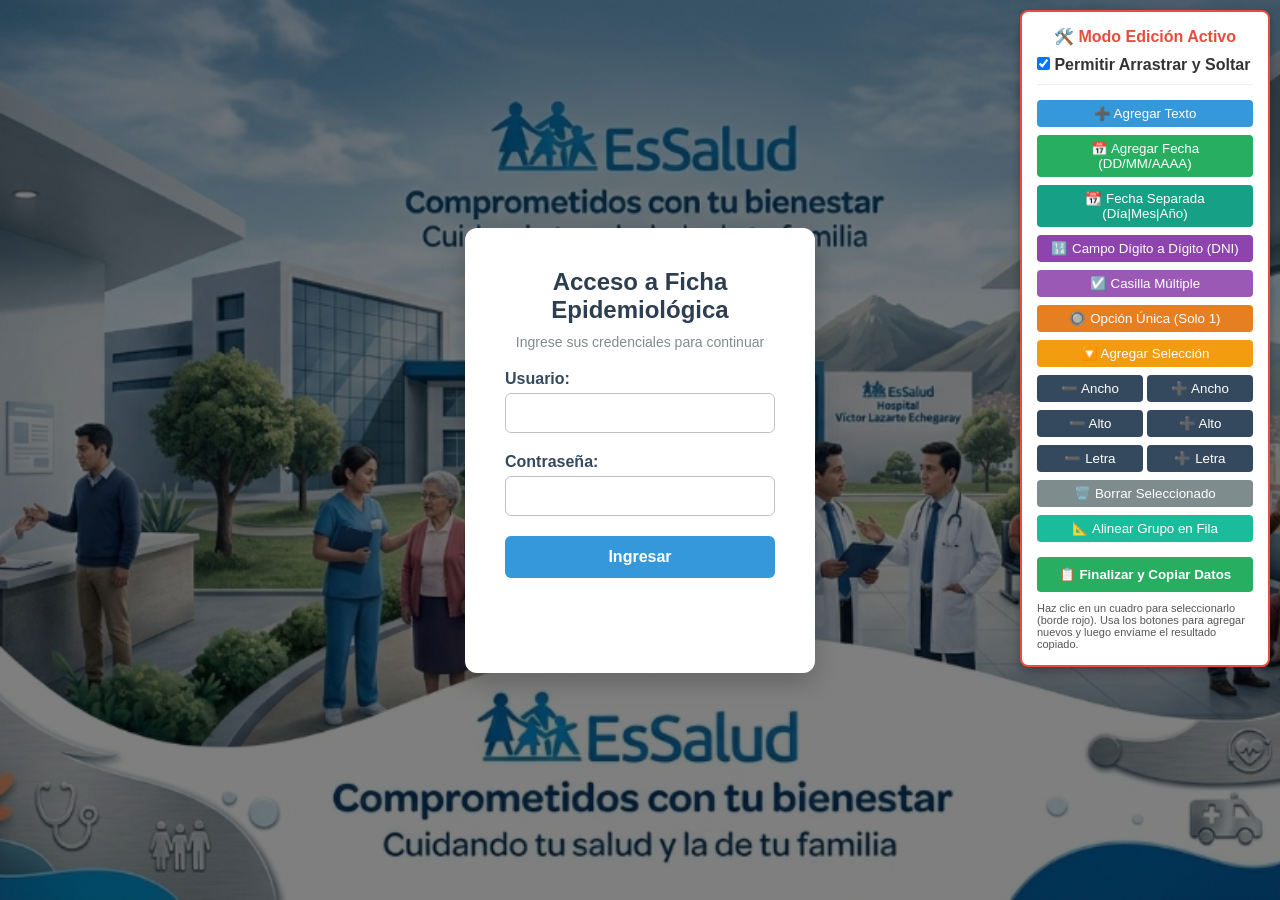
==== index.html @ ea17800d "Add new input fields for DISA, RED, and MICRORED" ====
<!DOCTYPE html>
<html lang="es">
<head>
    <meta charset="UTF-8">
    <meta name="viewport" content="width=device-width, initial-scale=1.0">
    <title>Ficha de Investigación Epidemiológica</title>
    <link rel="stylesheet" href="styles.css">

    <style>
    @media print {
        /* Ocultar todo excepto la ficha */
        #login-container, #edit-panel { display: none !important; }
        #form-container {
            padding: 0 !important;
            background: none !important;
            min-height: unset !important;
        }
        .document-wrapper {
            box-shadow: none !important;
            max-width: 100% !important;
        }
        .submit-container { display: none !important; }

        /* Mostrar valores de inputs como texto visible */
        .abs-input, .abs-fecha-seg, .abs-digito {
            background-color: transparent !important;
            border: none !important;
            outline: none !important;
            -webkit-print-color-adjust: exact;
            print-color-adjust: exact;
        }

        /* Mostrar checkboxes y radios correctamente */
        .abs-check, .abs-radio {
            -webkit-print-color-adjust: exact;
            print-color-adjust: exact;
        }

        body { margin: 0; padding: 0; }
        @page { margin: 0; size: A4 portrait; }
    }
    </style>
</head>
<body>

    <!-- Login Screen -->
    <div id="login-container">
        <div class="login-box">
            <h2>Acceso a Ficha Epidemiológica</h2>
            <p>Ingrese sus credenciales para continuar</p>
            <div class="input-group">
                <label for="username">Usuario:</label>
                <input type="text" id="username" placeholder="Ingrese el usuario">
            </div>
            <div class="input-group">
                <label for="password">Contraseña:</label>
                <input type="password" id="password" placeholder="Ingrese la contraseña">
            </div>
            <button id="btn-login" onclick="login()">Ingresar</button>
            <p id="login-error" class="error-msg"></p>
        </div>
    </div>

    <!-- Main Form Screen -->
    <div id="form-container" style="display: none;">
        <div class="document-wrapper">
            <img src="ficha_fondo.png" alt="Ficha Epidemiológica" class="document-bg" id="document-bg">
            
            <form id="epidemiology-form">

                <!-- === CAMPOS ACTUALIZADOS === -->
                <input type="text" name="madre_apellidos_nombres" class="abs-input" style="top: 8.39%; left: 29.56%; width: 33%; font-size: 12px;">
                <input type="text" name="nino_apellidos_nombres" class="abs-input" style="top: 10%; left: 26.78%; width: 35%; font-size: 12px;">
                <input type="text" name="telefono" class="abs-input" style="top: 11.68%; left: 14.56%; width: 25%; font-size: 11px;">
                <input type="text" name="nacionalidad_madre" class="abs-input" style="top: 13.21%; left: 21.11%; width: 25%; font-size: 11px;">
                <input type="text" name="nacionalidad_hijo" class="abs-input" style="top: 13.21%; left: 63.22%; width: 25%; font-size: 10px;">
                <input type="text" name="peso_nacimiento" class="abs-input" style="top: 72.62%; left: 52.9%; width: 6%; font-size: 12px;">
                <input type="text" name="edad_gestacional_est" class="abs-input" style="top: 72.95%; left: 82.23%; width: 5%; height: 17px;">
                <input type="text" name="Lugarderesidencia_Pais" class="abs-input" style="top: 27.69%; left: 33.78%; width: 10%; height: 19px; font-size: 12px;">
                <input type="text" name="ESTABLECIMIENTO_NOTIFICANTE" class="abs-input" style="top: 16.52%; left: 31.67%; width: 20%; height: 21px; font-size: 11px;">
                <input type="text" name="DEPARTAMENTO" class="abs-input" style="top: 27.84%; left: 57.33%; width: 12%; font-size: 9px;">
                <input type="text" name="PROVINCIA" class="abs-input" style="top: 27.92%; left: 77.89%; width: 12%; height: 18px; font-size: 11px;">
                <input type="text" name="DISTRITO" class="abs-input" style="top: 29.26%; left: 15.44%; width: 14%; height: 16px; font-size: 10px;">
                <input type="text" name="DIRECCION" class="abs-input" style="top: 29.34%; left: 40.21%; width: 18%; height: 17px; font-size: 12px;">
                <input type="text" name="REFERENCIA" class="abs-input" style="top: 29.26%; left: 68.45%; width: 16%; height: 18px; font-size: 11px;">
                <input type="radio" name="Institucion" value="Ministerio_de_salud" class="abs-radio" style="top: 19.04%; left: 17.22%;">
                <input type="radio" name="Institucion" value="EsSalud" class="abs-radio" style="top: 19.08%; left: 33.33%;">
                <input type="radio" name="Institucion" value="FFAA/FFPP" class="abs-radio" style="top: 19.11%; left: 41.34%;">
                <input type="radio" name="Institucion" value="Privado" class="abs-radio" style="top: 19.07%; left: 52.33%;">
                <input type="radio" name="Nivel_de_establecimiento" value="I-1" class="abs-radio" style="top: 17.94%; left: 64.33%;">
                <input type="radio" name="Nivel_de_establecimiento" value="I-2" class="abs-radio" style="top: 17.82%; left: 71.22%;">
                <input type="radio" name="Nivel_de_establecimiento" value="I-3" class="abs-radio" style="top: 18.01%; left: 76.56%;">
                <input type="radio" name="Nivel_de_establecimiento" value="I-4" class="abs-radio" style="top: 17.89%; left: 81.89%;">
                <input type="radio" name="Nivel_de_establecimiento" value="II-1" class="abs-radio" style="top: 19.02%; left: 64.33%;">
                <input type="radio" name="Nivel_de_establecimiento" value="II-2" class="abs-radio" style="top: 19.06%; left: 71.22%;">
                <input type="radio" name="Nivel_de_establecimiento" value="III-1" class="abs-radio" style="top: 18.93%; left: 76.56%;">
                <input type="radio" name="Investigacion_de" value="Sífilis_materna" class="abs-radio" style="top: 21.63%; left: 77.78%;">
                <input type="radio" name="Investigacion_de" value="Sífilis congénita" class="abs-radio" style="top: 22.77%; left: 77.78%;">
                <input type="checkbox" name="Fecha_de_inicio_de_ultimo_periodo_menstrual" class="abs-check" style="top: 31.92%; left: 49.56%;">
                <input type="radio" name="Recibio_atencion_prenatal" value="Si" class="abs-radio" style="top: 32%; left: 63.11%;">
                <input type="radio" name="Recibio_atencion_prenatal" value="No" class="abs-radio" style="top: 33.23%; left: 63.11%;">
                <input type="radio" name="Recibio_atencion_prenatal" value="Desconocido" class="abs-radio" style="top: 34.44%; left: 63.11%;">
                <input type="radio" name="Estado_vital" value="Vivo" class="abs-radio" style="top: 66.92%; left: 68.54%;">
                <input type="radio" name="Estado_vital" value="Nació_vivo_luego_muri" class="abs-radio" style="top: 68.21%; left: 68.55%;">
                <input type="radio" name="Estado_vital" value="Mortinato" class="abs-radio" style="top: 69.58%; left: 68.44%;">
                <input type="radio" name="Estado_vital" value="Aborto" class="abs-radio" style="top: 70.71%; left: 68.44%;">
                <input type="radio" name="Clasificación_final_del_niño_Mortinato_o_Aborto" value="Sífilis_congénita" class="abs-radio" style="top: 88.85%; left: 60.33%;">
                <input type="radio" name="Clasificación_final_del_niño_Mortinato_o_Aborto" value="Niño_expuesto_a_sífilis_no_infectado" class="abs-radio" style="top: 91.32%; left: 60.33%;">
                <input type="text" name="Edad_gestacional_en_el_primer_control_prenatal" class="abs-input" style="top: 36.88%; left: 66.22%; width: 6%; height: 15px;">
                <input type="radio" name="Clasificación_de_caso_de_sífilis_en_la_gestante" value="Probable" class="abs-radio" style="top: 57.25%; left: 72.45%;">
                <input type="radio" name="Clasificación_de_caso_de_sífilis_en_la_gestante" value="Confirmado" class="abs-radio" style="top: 58.46%; left: 72.55%;">
                <input type="radio" name="Clasificación_de_caso_de_sífilis_en_la_gestante" value="Descartado(Falso_positivo)" class="abs-radio" style="top: 59.83%; left: 72.45%;">
                <input type="radio" name="Clasificación_de_caso_de_sífilis_en_la_gestante" value="Descartado(Sífilis_Memoria)" class="abs-radio" style="top: 61.05%; left: 72.55%;">
                <input type="checkbox" name="Fecha_de_primer_control_prenatal" class="abs-check" style="top: 37.12%; left: 10.23%;">
                <input type="text" name="Primera_prueba_treponémica_dia" class="abs-fecha-seg" maxlength="2" data-tipo="fecha_seg" data-grupo="Primera_prueba_treponémica" placeholder="DD" style="top: 48.83%; left: 10.56%; width: 3%; height: 15px;">
                <input type="text" name="Primera_prueba_treponémica_mes" class="abs-fecha-seg" maxlength="2" data-tipo="fecha_seg" data-grupo="Primera_prueba_treponémica" placeholder="MM" style="top: 48.83%; left: 14.55%; width: 3%; height: 15px;">
                <input type="text" name="Primera_prueba_treponémica_anio" class="abs-fecha-seg" maxlength="4" data-tipo="fecha_seg" data-grupo="Primera_prueba_treponémica" placeholder="AAAA" style="top: 48.92%; left: 18.45%; width: 4.5%; height: 15px;">
                <input type="text" name="Reciente_prueba_no_treponémica_dia" class="abs-fecha-seg" maxlength="2" data-tipo="fecha_seg" data-grupo="Reciente_prueba_no_treponémica" placeholder="DD" style="top: 43.8%; left: 11%; width: 3%; height: 13px;">
                <input type="text" name="Reciente_prueba_no_treponémica_mes" class="abs-fecha-seg" maxlength="2" data-tipo="fecha_seg" data-grupo="Reciente_prueba_no_treponémica" placeholder="MM" style="top: 43.72%; left: 16.11%; width: 3%; height: 13px;">
                <input type="text" name="Reciente_prueba_no_treponémica_anio" class="abs-fecha-seg" maxlength="4" data-tipo="fecha_seg" data-grupo="Reciente_prueba_no_treponémica" placeholder="AAAA" style="top: 43.8%; left: 21.34%; width: 4.5%; height: 13px;">
                <input type="text" name="Primera_prueba_no_treponémica_dia" class="abs-fecha-seg" maxlength="2" data-tipo="fecha_seg" data-grupo="Primera_prueba_no_treponémica" placeholder="DD" style="top: 42.16%; left: 11%; width: 3%; height: 15px;">
                <input type="text" name="Primera_prueba_no_treponémica_mes" class="abs-fecha-seg" maxlength="2" data-tipo="fecha_seg" data-grupo="Primera_prueba_no_treponémica" placeholder="MM" style="top: 42.23%; left: 16.44%; width: 3%; height: 15px;">
                <input type="text" name="Primera_prueba_no_treponémica_anio" class="abs-fecha-seg" maxlength="4" data-tipo="fecha_seg" data-grupo="Primera_prueba_no_treponémica" placeholder="AAAA" style="top: 42.15%; left: 21.56%; width: 4.5%; height: 15px;">
                <input type="text" name="Reciente_prueba_treponémica_dia" class="abs-fecha-seg" maxlength="2" data-tipo="fecha_seg" data-grupo="Reciente_prueba_treponémica" placeholder="DD" style="top: 51.48%; left: 10.45%; width: 3%; height: 15px;">
                <input type="text" name="Reciente_prueba_treponémica_mes" class="abs-fecha-seg" maxlength="2" data-tipo="fecha_seg" data-grupo="Reciente_prueba_treponémica" placeholder="MM" style="top: 51.45%; left: 14.56%; width: 3%; height: 15px;">
                <input type="text" name="Reciente_prueba_treponémica_anio" class="abs-fecha-seg" maxlength="4" data-tipo="fecha_seg" data-grupo="Reciente_prueba_treponémica" placeholder="AAAA" style="top: 51.72%; left: 18.11%; width: 4.5%; height: 15px;">
                <input type="radio" name="Resultados_primera_prueba_treponémica" value="Reactivo" class="abs-radio" style="top: 42.21%; left: 34.78%;">
                <input type="radio" name="Resultados_primera_prueba_treponémica" value="No_reactivo" class="abs-radio" style="top: 42.27%; left: 45.44%;">
                <input type="radio" name="Resultados_primera_prueba_treponémica" value="Desconocido" class="abs-radio" style="top: 42.3%; left: 57.67%;">
                <input type="radio" name="Resultados_reciente_prueba_no_treponémica" value="Reactivo" class="abs-radio" style="top: 43.65%; left: 34.67%;">
                <input type="radio" name="Resultados_reciente_prueba_no_treponémica" value="No_reactivo" class="abs-radio" style="top: 43.68%; left: 45.45%;">
                <input type="radio" name="Resultados_reciente_prueba_no_treponémica" value="Desconocido" class="abs-radio" style="top: 43.72%; left: 57.67%;">
                <input type="text" name="Título_primera_prueba_no_treponémica" class="abs-input" style="top: 42.23%; left: 62.22%; width: 4%; height: 14px;">
                <input type="text" name="Título_reciente_prueba_no_treponémica" class="abs-input" style="top: 43.73%; left: 62.23%; width: 4%; height: 14px;">
                <input type="radio" name="Momento_primera_prueba_no_treponémica" value="Gestación" class="abs-radio" style="top: 42.15%; left: 75.22%;">
                <input type="radio" name="Momento_primera_prueba_no_treponémica" value="Parto" class="abs-radio" style="top: 42.19%; left: 81.89%;">
                <input type="radio" name="Momento_primera_prueba_no_treponémica" value="Puerperio" class="abs-radio" style="top: 42.22%; left: 91.44%;">
                <input type="radio" name="Reciente_prueba_no_treponémica" value="Gestación" class="abs-radio" style="top: 43.65%; left: 75.11%;">
                <input type="radio" name="Reciente_prueba_no_treponémica" value="Parto" class="abs-radio" style="top: 43.68%; left: 81.89%;">
                <input type="radio" name="Reciente_prueba_no_treponémica" value="Puerperio" class="abs-radio" style="top: 43.64%; left: 91.34%;">
                <input type="radio" name="Tipo_de_primera_prueba_treponémica" value="Prueba_rápida/P.Dual" class="abs-radio" style="top: 48.91%; left: 23.89%;">
                <input type="radio" name="Tipo_de_primera_prueba_treponémica" value="Otra" class="abs-radio" style="top: 50.21%; left: 23.89%;">
                <input type="radio" name="Tipo_de_primera_prueba_treponémica" value="Prueba_rápida/P.Dual" class="abs-radio" style="top: 51.43%; left: 23.78%;">
                <input type="radio" name="Tipo_de_primera_prueba_treponémica" value="Otra" class="abs-radio" style="top: 52.8%; left: 23.78%;">
                <input type="text" name="Otro_tipo_de_primera_prueba_treponémica" class="abs-input" style="top: 50.25%; left: 28.78%; width: 8%; height: 14px;">
                <input type="text" name="Otro_tipo_de_prueba_treponómica_reciente" class="abs-input" style="top: 52.37%; left: 29.78%; width: 10%; height: 14px;">
                <input type="radio" name="Resultados_primera_prueba_treponémica" value="Reactivo" class="abs-radio" style="top: 48.99%; left: 46.89%;">
                <input type="radio" name="Resultados_primera_prueba_treponémica" value="No_reactivo" class="abs-radio" style="top: 48.87%; left: 57.56%;">
                <input type="radio" name="Resultados_primera_prueba_treponémica" value="Desconocido" class="abs-radio" style="top: 48.9%; left: 64.33%;">
                <input type="radio" name="Resultados_prueba_treponémica_reciente" value="Reactivo" class="abs-radio" style="top: 51.51%; left: 46.78%;">
                <input type="radio" name="Resultados_prueba_treponémica_reciente" value="No_reactivo" class="abs-radio" style="top: 51.46%; left: 57.67%;">
                <input type="radio" name="Resultados_prueba_treponémica_reciente" value="Desconocido" class="abs-radio" style="top: 51.42%; left: 64.33%;">
                <input type="radio" name="Momento_primera_prueba_treponémica" value="Gestación" class="abs-radio" style="top: 48.99%; left: 75.11%;">
                <input type="radio" name="Momento_primera_prueba_treponémica" value="Parto" class="abs-radio" style="top: 48.95%; left: 81.89%;">
                <input type="radio" name="Momento_primera_prueba_treponémica" value="Puerperio" class="abs-radio" style="top: 48.98%; left: 91.44%;">
                <input type="radio" name="Momento_prueba_treponémica_reciente" value="Gestación" class="abs-radio" style="top: 51.51%; left: 75.11%;">
                <input type="radio" name="Momento_prueba_treponémica_reciente" value="Parto" class="abs-radio" style="top: 51.46%; left: 81.89%;">
                <input type="radio" name="Momento_prueba_treponémica_reciente" value="Puerperio" class="abs-radio" style="top: 51.5%; left: 91.33%;">
                <input type="radio" name="Durante_el_embarazo_la_madre_fue_adecuadamente_tratada?" value="Si" class="abs-radio" style="top: 54.81%; left: 9.11%;">
                <input type="radio" name="Durante_el_embarazo_la_madre_fue_adecuadamente_tratada?" value="No" class="abs-radio" style="top: 56.18%; left: 9.11%;">
                <input type="radio" name="Durante_el_embarazo_la_madre_fue_adecuadamente_tratada?" value="Desconocido" class="abs-radio" style="top: 62.11%; left: 9.11%;">
                <input type="checkbox" name="Tratamiento_sin_penicilina" class="abs-check" style="top: 57.23%; left: 14.32%;">
                <input type="checkbox" name="Tratamiento_durante_los_30_días_previos_al_parto" class="abs-check" style="top: 58.5%; left: 14.33%;">
                <input type="checkbox" name="No_inició_tratamiento_durante_la_gestión" class="abs-check" style="top: 59.76%; left: 14.33%;">
                <input type="checkbox" name="Tratamiento_incompleto(1o2dosis)" class="abs-check" style="top: 60.92%; left: 14.33%;">
                <input type="text" name="Fecha_de_culminación_3ra_dosis" class="abs-input abs-fecha" maxlength="10" data-tipo="fecha" style="top: 54.57%; left: 36.33%; width: 12%; height: 16px; font-size: 20px;">
                <input type="radio" name="Contactos_sexuales_tratados" value="Si" class="abs-radio" style="top: 58.58%; left: 52.22%;">
                <input type="radio" name="Contactos_sexuales_tratados" value="No" class="abs-radio" style="top: 59.72%; left: 52.22%;">
                <input type="radio" name="Contactos_sexuales_tratados" value="Desconocido" class="abs-radio" style="top: 61.07%; left: 52.22%;">
                <input type="text" name="Si_contactos-sexuales_tratados" class="abs-input" style="top: 58.41%; left: 59.33%; width: 4%; height: 12px;">
                <input type="text" name="No_contactos_sexuales_tratados" class="abs-input" style="top: 59.53%; left: 59.33%; width: 4%; height: 14px;">
                <input type="text" name="Desconocidos_contactos_sexuales_tratados" class="abs-input" style="top: 60.94%; left: 63.56%; width: 4%; height: 12px;">
                <input type="radio" name="Lugar_del_parto/Culminación_del_embarazo" value="Establecimiento_de_salud" class="abs-radio" style="top: 66.84%; left: 35.89%;">
                <input type="radio" name="Lugar_del_parto/Culminación_del_embarazo" value="Domicilio" class="abs-radio" style="top: 70.79%; left: 36%;">
                <input type="checkbox" name="Peso_al_nacimiento_desconocido" class="abs-check" style="top: 75.09%; left: 38.77%;">
                <input type="checkbox" name="Edad_gestacional_estimada_desconocido" class="abs-check" style="top: 74.31%; left: 69.89%;">
                <input type="checkbox" name="Fecha_de_parto/culminación_del_embarazo" class="abs-check" style="top: 69.51%; left: 8.78%;">
                <input type="checkbox" name="Fecha_de_fallecimiento_desconocido" class="abs-check" style="top: 75.31%; left: 12.78%;">
                <input type="radio" name="¿Fue_el_niño_tratado?" value="Si_con_penicilina_G_sódica_o_penicilina_G_procaínica_por_=>10días" class="abs-radio" style="top: 88.93%; left: 9.11%;">
                <input type="radio" name="¿Fue_el_niño_tratado?" value="Si_con_penicilina_benzatínicax1dosis" class="abs-radio" style="top: 90.14%; left: 9.11%;">
                <input type="radio" name="¿Fue_el_niño_tratado?" value="si_con_otro_tratamiento" class="abs-radio" style="top: 91.37%; left: 9.11%;">
                <input type="radio" name="Si_con_otro_tratamiento" value="No_recibió_tratamiento" class="abs-radio" style="top: 92.53%; left: 15.67%;">
                <input type="radio" name="Si_con_otro_tratamiento" value="Desconocido" class="abs-radio" style="top: 92.5%; left: 36%;">
                <input type="checkbox" name="19Madre_con_sifilis" class="abs-check" style="top: 79.4%; left: 8.89%;">
                <input type="checkbox" name="19resultado_de_títulos" class="abs-check" style="top: 80.5%; left: 8.89%;">
                <input type="checkbox" name="19Niño_con_manifestaciones" class="abs-check" style="top: 82.86%; left: 8.89%;">
                <input type="checkbox" name="19Demostración_de_treponema" class="abs-check" style="top: 84.28%; left: 9%;">
                <input type="checkbox" name="19niño_mayor_de_2_años" class="abs-check" style="top: 85.53%; left: 9.11%;">
                <input type="text" name="19Fecha_de_los_test_dia" class="abs-fecha-seg" maxlength="2" data-tipo="fecha_seg" data-grupo="19Fecha_de_los_test" placeholder="DD" style="top: 81.6%; left: 23.89%; width: 3%; height: 12px;">
                <input type="text" name="19Fecha_de_los_test_mes" class="abs-fecha-seg" maxlength="2" data-tipo="fecha_seg" data-grupo="19Fecha_de_los_test" placeholder="MM" style="top: 81.54%; left: 28.22%; width: 3%; height: 12px;">
                <input type="text" name="19Fecha_de_los_test_anio" class="abs-fecha-seg" maxlength="4" data-tipo="fecha_seg" data-grupo="19Fecha_de_los_test" placeholder="AAAA" style="top: 81.52%; left: 33.11%; width: 4.5%; height: 14px;">
                <input type="checkbox" name="Fecha_de_los_test_desconocido" class="abs-check" style="top: 81.68%; left: 41.45%;">
                <input type="text" name="Titulo_Madre" class="abs-input" style="top: 81.36%; left: 65.99%; width: 6%; height: 16px; font-size: 12px;">
                <input type="text" name="Titulo_Niño" class="abs-input" style="top: 81.38%; left: 85.12%; width: 6%; height: 16px;">
                <input type="radio" name="Lugar_de_parto_nivel_Estab" value="I-1" class="abs-radio" style="top: 69.43%; left: 46.78%;">
                <input type="radio" name="Lugar_de_parto_nivel_Estab" value="I-2" class="abs-radio" style="top: 69.62%; left: 52.22%;">
                <input type="radio" name="Lugar_de_parto_nivel_Estab" value="I-3" class="abs-radio" style="top: 69.5%; left: 57.55%;">
                <input type="radio" name="Lugar_de_parto_nivel_Estab" value="I-4" class="abs-radio" style="top: 69.6%; left: 63%;">
                <input type="text" name="DNI_madre_1" class="abs-digito" maxlength="1" data-tipo="digito" data-grupo="DNI_madre" data-idx="0" style="top: 10.08%; left: 66%; width: 2.5%; height: 22px;">
                <input type="text" name="DNI_madre_2" class="abs-digito" maxlength="1" data-tipo="digito" data-grupo="DNI_madre" data-idx="1" style="top: 10.08%; left: 68.6%; width: 2.5%; height: 22px;">
                <input type="text" name="DNI_madre_3" class="abs-digito" maxlength="1" data-tipo="digito" data-grupo="DNI_madre" data-idx="2" style="top: 10.08%; left: 71.31%; width: 2.5%; height: 22px;">
                <input type="text" name="DNI_madre_4" class="abs-digito" maxlength="1" data-tipo="digito" data-grupo="DNI_madre" data-idx="3" style="top: 10.08%; left: 74.13%; width: 2.5%; height: 22px;">
                <input type="text" name="DNI_madre_5" class="abs-digito" maxlength="1" data-tipo="digito" data-grupo="DNI_madre" data-idx="4" style="top: 10.08%; left: 76.96%; width: 2.5%; height: 22px;">
                <input type="text" name="DNI_madre_6" class="abs-digito" maxlength="1" data-tipo="digito" data-grupo="DNI_madre" data-idx="5" style="top: 10.08%; left: 79.56%; width: 2.5%; height: 22px;">
                <input type="text" name="DNI_madre_7" class="abs-digito" maxlength="1" data-tipo="digito" data-grupo="DNI_madre" data-idx="6" style="top: 10.08%; left: 82.16%; width: 2.5%; height: 22px;">
                <input type="text" name="DNI_madre_8" class="abs-digito" maxlength="1" data-tipo="digito" data-grupo="DNI_madre" data-idx="7" style="top: 10.08%; left: 84.75%; width: 2.5%; height: 22px;">
                <input type="text" name="DNI_madre_9" class="abs-digito" maxlength="1" data-tipo="digito" data-grupo="DNI_madre" data-idx="8" style="top: 10%; left: 87.58%; width: 2.5%; height: 22px;">
                <input type="text" name="DNI_madre_10" class="abs-digito" maxlength="1" data-tipo="digito" data-grupo="DNI_madre" data-idx="9" style="top: 10%; left: 90.18%; width: 2.5%; height: 22px;">
                <input type="text" name="Fecha_notificacion_e_investigacion_1" class="abs-digito" maxlength="1" data-tipo="digito" data-grupo="Fecha_notificacion_e_investigacion" data-idx="0" style="top: 21.79%; left: 24.33%; width: 2%; height: 12px;">
                <input type="text" name="Fecha_notificacion_e_investigacion_2" class="abs-digito" maxlength="1" data-tipo="digito" data-grupo="Fecha_notificacion_e_investigacion" data-idx="1" style="top: 21.79%; left: 27.1%; width: 2%; height: 12px;">
                <input type="text" name="Fecha_notificacion_e_investigacion_3" class="abs-digito" maxlength="1" data-tipo="digito" data-grupo="Fecha_notificacion_e_investigacion" data-idx="2" style="top: 21.87%; left: 30.97%; width: 2%; height: 10px;">
                <input type="text" name="Fecha_notificacion_e_investigacion_4" class="abs-digito" maxlength="1" data-tipo="digito" data-grupo="Fecha_notificacion_e_investigacion" data-idx="3" style="top: 21.79%; left: 33.86%; width: 2%; height: 12px;">
                <input type="text" name="Fecha_notificacion_e_investigacion_5" class="abs-digito" maxlength="1" data-tipo="digito" data-grupo="Fecha_notificacion_e_investigacion" data-idx="4" style="top: 21.87%; left: 38.96%; width: 2%; height: 10px;">
                <input type="text" name="Fecha_notificacion_e_investigacion_6" class="abs-digito" maxlength="1" data-tipo="digito" data-grupo="Fecha_notificacion_e_investigacion" data-idx="5" style="top: 21.87%; left: 41.94%; width: 2%; height: 10px;">
                <input type="text" name="Fecha_notificacion_e_investigacion_7" class="abs-digito" maxlength="1" data-tipo="digito" data-grupo="Fecha_notificacion_e_investigacion" data-idx="6" style="top: 21.87%; left: 44.6%; width: 2%; height: 10px;">
                <input type="text" name="Fecha_notificacion_e_investigacion_8" class="abs-digito" maxlength="1" data-tipo="digito" data-grupo="Fecha_notificacion_e_investigacion" data-idx="7" style="top: 21.87%; left: 47.26%; width: 2%; height: 10px;">
                <input type="text" name="Semana_Epidemiológica_1" class="abs-digito" maxlength="1" data-tipo="digito" data-grupo="Semana_Epidemiológica" data-idx="0" style="top: 21.95%; left: 59.44%; width: 2.5%; height: 22px;">
                <input type="text" name="Semana_Epidemiológica_2" class="abs-digito" maxlength="1" data-tipo="digito" data-grupo="Semana_Epidemiológica" data-idx="1" style="top: 22.03%; left: 61.82%; width: 2.5%; height: 22px;">
                <input type="text" name="Fecha_nacimiento_1" class="abs-digito" maxlength="1" data-tipo="digito" data-grupo="Fecha_nacimiento" data-idx="0" style="top: 25.8%; left: 48.67%; width: 2%; height: 12px;">
                <input type="text" name="Fecha_nacimiento_2" class="abs-digito" maxlength="1" data-tipo="digito" data-grupo="Fecha_nacimiento" data-idx="1" style="top: 25.88%; left: 50.99%; width: 2%; height: 10px;">
                <input type="text" name="Fecha_nacimiento_3" class="abs-digito" maxlength="1" data-tipo="digito" data-grupo="Fecha_nacimiento" data-idx="2" style="top: 25.8%; left: 55.31%; width: 2%; height: 10px;">
                <input type="text" name="Fecha_nacimiento_4" class="abs-digito" maxlength="1" data-tipo="digito" data-grupo="Fecha_nacimiento" data-idx="3" style="top: 25.8%; left: 58.08%; width: 2%; height: 12px;">
                <input type="text" name="Fecha_nacimiento_5" class="abs-digito" maxlength="1" data-tipo="digito" data-grupo="Fecha_nacimiento" data-idx="4" style="top: 25.8%; left: 62.18%; width: 2%; height: 10px;">
                <input type="text" name="Fecha_nacimiento_6" class="abs-digito" maxlength="1" data-tipo="digito" data-grupo="Fecha_nacimiento" data-idx="5" style="top: 25.8%; left: 64.94%; width: 2%; height: 10px;">
                <input type="text" name="Fecha_nacimiento_7" class="abs-digito" maxlength="1" data-tipo="digito" data-grupo="Fecha_nacimiento" data-idx="6" style="top: 25.72%; left: 67.6%; width: 2%; height: 12px;">
                <input type="text" name="Fecha_nacimiento_8" class="abs-digito" maxlength="1" data-tipo="digito" data-grupo="Fecha_nacimiento" data-idx="7" style="top: 25.72%; left: 70.26%; width: 2%; height: 12px;">
                <input type="text" name="Fecha_inicio_de_ultimo_periodo_menstrual_1" class="abs-digito" maxlength="1" data-tipo="digito" data-grupo="Fecha_inicio_de_ultimo_periodo_menstrual" data-idx="0" style="top: 32.01%; left: 24%; width: 2.5%; height: 12px;">
                <input type="text" name="Fecha_inicio_de_ultimo_periodo_menstrual_2" class="abs-digito" maxlength="1" data-tipo="digito" data-grupo="Fecha_inicio_de_ultimo_periodo_menstrual" data-idx="1" style="top: 32.01%; left: 26.93%; width: 2.5%; height: 12px;">
                <input type="text" name="Fecha_inicio_de_ultimo_periodo_menstrual_3" class="abs-digito" maxlength="1" data-tipo="digito" data-grupo="Fecha_inicio_de_ultimo_periodo_menstrual" data-idx="2" style="top: 32.17%; left: 30.76%; width: 2.5%; height: 10px;">
                <input type="text" name="Fecha_inicio_de_ultimo_periodo_menstrual_4" class="abs-digito" maxlength="1" data-tipo="digito" data-grupo="Fecha_inicio_de_ultimo_periodo_menstrual" data-idx="3" style="top: 32.01%; left: 33.58%; width: 2.5%; height: 12px;">
                <input type="text" name="Fecha_inicio_de_ultimo_periodo_menstrual_5" class="abs-digito" maxlength="1" data-tipo="digito" data-grupo="Fecha_inicio_de_ultimo_periodo_menstrual" data-idx="4" style="top: 32.17%; left: 37.73%; width: 2.5%; height: 10px;">
                <input type="text" name="Fecha_inicio_de_ultimo_periodo_menstrual_6" class="abs-digito" maxlength="1" data-tipo="digito" data-grupo="Fecha_inicio_de_ultimo_periodo_menstrual" data-idx="5" style="top: 32.09%; left: 40.44%; width: 2.5%; height: 12px;">
                <input type="text" name="Fecha_inicio_de_ultimo_periodo_menstrual_7" class="abs-digito" maxlength="1" data-tipo="digito" data-grupo="Fecha_inicio_de_ultimo_periodo_menstrual" data-idx="6" style="top: 32.17%; left: 43.04%; width: 2.5%; height: 10px;">
                <input type="text" name="Fecha_inicio_de_ultimo_periodo_menstrual_8" class="abs-digito" maxlength="1" data-tipo="digito" data-grupo="Fecha_inicio_de_ultimo_periodo_menstrual" data-idx="7" style="top: 32.01%; left: 45.64%; width: 2.5%; height: 12px;">
                <input type="text" name="Edad_1" class="abs-digito" maxlength="1" data-tipo="digito" data-grupo="Edad" data-idx="0" style="top: 25.8%; left: 84.44%; width: 1.5%; height: 14px;">
                <input type="text" name="Edad_2" class="abs-digito" maxlength="1" data-tipo="digito" data-grupo="Edad" data-idx="1" style="top: 25.8%; left: 86.15%; width: 1.5%; height: 12px;">
                <input type="text" name="Fecha_primer_control_prenatal_1" class="abs-digito" maxlength="1" data-tipo="digito" data-grupo="Fecha_primer_control_prenatal" data-idx="0" style="top: 36.18%; left: 35.22%; width: 2%; height: 10px;">
                <input type="text" name="Fecha_primer_control_prenatal_2" class="abs-digito" maxlength="1" data-tipo="digito" data-grupo="Fecha_primer_control_prenatal" data-idx="1" style="top: 36.1%; left: 37.88%; width: 2%; height: 12px;">
                <input type="text" name="Fecha_primer_control_prenatal_3" class="abs-digito" maxlength="1" data-tipo="digito" data-grupo="Fecha_primer_control_prenatal" data-idx="2" style="top: 36.1%; left: 41.98%; width: 2%; height: 12px;">
                <input type="text" name="Fecha_primer_control_prenatal_4" class="abs-digito" maxlength="1" data-tipo="digito" data-grupo="Fecha_primer_control_prenatal" data-idx="3" style="top: 36.1%; left: 44.63%; width: 2%; height: 12px;">
                <input type="text" name="Fecha_primer_control_prenatal_5" class="abs-digito" maxlength="1" data-tipo="digito" data-grupo="Fecha_primer_control_prenatal" data-idx="4" style="top: 36.1%; left: 48.84%; width: 2%; height: 14px;">
                <input type="text" name="Fecha_primer_control_prenatal_6" class="abs-digito" maxlength="1" data-tipo="digito" data-grupo="Fecha_primer_control_prenatal" data-idx="5" style="top: 36.1%; left: 51.28%; width: 2%; height: 12px;">
                <input type="text" name="Fecha_primer_control_prenatal_7" class="abs-digito" maxlength="1" data-tipo="digito" data-grupo="Fecha_primer_control_prenatal" data-idx="6" style="top: 36.1%; left: 54.05%; width: 2%; height: 12px;">
                <input type="text" name="Fecha_primer_control_prenatal_8" class="abs-digito" maxlength="1" data-tipo="digito" data-grupo="Fecha_primer_control_prenatal" data-idx="7" style="top: 36.1%; left: 56.7%; width: 2%; height: 12px;">
                <input type="text" name="13.Fecha_Parto_culminacion_1" class="abs-digito" maxlength="1" data-tipo="digito" data-grupo="13.Fecha_Parto_culminacion" data-idx="0" style="top: 67.07%; left: 9.67%; width: 2%; height: 12px;">
                <input type="text" name="13.Fecha_Parto_culminacion_2" class="abs-digito" maxlength="1" data-tipo="digito" data-grupo="13.Fecha_Parto_culminacion" data-idx="1" style="top: 67.07%; left: 12.21%; width: 2%; height: 12px;">
                <input type="text" name="13.Fecha_Parto_culminacion_3" class="abs-digito" maxlength="1" data-tipo="digito" data-grupo="13.Fecha_Parto_culminacion" data-idx="2" style="top: 67.06%; left: 16.2%; width: 2%; height: 12px;">
                <input type="text" name="13.Fecha_Parto_culminacion_4" class="abs-digito" maxlength="1" data-tipo="digito" data-grupo="13.Fecha_Parto_culminacion" data-idx="3" style="top: 66.92%; left: 19.08%; width: 2%; height: 12px;">
                <input type="text" name="13.Fecha_Parto_culminacion_5" class="abs-digito" maxlength="1" data-tipo="digito" data-grupo="13.Fecha_Parto_culminacion" data-idx="4" style="top: 66.92%; left: 23.18%; width: 2%; height: 12px;">
                <input type="text" name="13.Fecha_Parto_culminacion_6" class="abs-digito" maxlength="1" data-tipo="digito" data-grupo="13.Fecha_Parto_culminacion" data-idx="5" style="top: 66.99%; left: 25.61%; width: 2%; height: 12px;">
                <input type="text" name="13.Fecha_Parto_culminacion_7" class="abs-digito" maxlength="1" data-tipo="digito" data-grupo="13.Fecha_Parto_culminacion" data-idx="6" style="top: 66.99%; left: 28.38%; width: 2%; height: 10px;">
                <input type="text" name="13.Fecha_Parto_culminacion_8" class="abs-digito" maxlength="1" data-tipo="digito" data-grupo="13.Fecha_Parto_culminacion" data-idx="7" style="top: 67.07%; left: 31.03%; width: 2%; height: 12px;">
                <input type="text" name="Fecha_de_fallecimiento_1" class="abs-digito" maxlength="1" data-tipo="digito" data-grupo="Fecha_de_fallecimiento" data-idx="0" style="top: 73.52%; left: 9.44%; width: 2%; height: 12px;">
                <input type="text" name="Fecha_de_fallecimiento_2" class="abs-digito" maxlength="1" data-tipo="digito" data-grupo="Fecha_de_fallecimiento" data-idx="1" style="top: 73.52%; left: 12.1%; width: 2%; height: 12px;">
                <input type="text" name="Fecha_de_fallecimiento_3" class="abs-digito" maxlength="1" data-tipo="digito" data-grupo="Fecha_de_fallecimiento" data-idx="2" style="top: 73.44%; left: 16.2%; width: 2%; height: 12px;">
                <input type="text" name="Fecha_de_fallecimiento_4" class="abs-digito" maxlength="1" data-tipo="digito" data-grupo="Fecha_de_fallecimiento" data-idx="3" style="top: 73.6%; left: 18.86%; width: 2%; height: 10px;">
                <input type="text" name="Fecha_de_fallecimiento_5" class="abs-digito" maxlength="1" data-tipo="digito" data-grupo="Fecha_de_fallecimiento" data-idx="4" style="top: 73.52%; left: 23.07%; width: 2%; height: 12px;">
                <input type="text" name="Fecha_de_fallecimiento_6" class="abs-digito" maxlength="1" data-tipo="digito" data-grupo="Fecha_de_fallecimiento" data-idx="5" style="top: 73.52%; left: 25.5%; width: 2%; height: 10px;">
                <input type="text" name="Fecha_de_fallecimiento_7" class="abs-digito" maxlength="1" data-tipo="digito" data-grupo="Fecha_de_fallecimiento" data-idx="6" style="top: 73.6%; left: 28.38%; width: 2%; height: 10px;">
                <input type="text" name="Fecha_de_fallecimiento_8" class="abs-digito" maxlength="1" data-tipo="digito" data-grupo="Fecha_de_fallecimiento" data-idx="7" style="top: 73.44%; left: 31.03%; width: 2%; height: 12px;">
                <input type="text" name="DISA/DIRESA/GERESA" class="abs-input" style="top: 14.87%; left: 22.55%; width: 20%; height: 19px;">
                <input type="text" name="RED" class="abs-input" style="top: 15.11%; left: 46.22%; width: 16%; height: 15px; font-size: 12px;">
                <input type="text" name="MICRORED" class="abs-input" style="top: 15.11%; left: 73%; width: 16%; height: 15px; font-size: 12px;">

                <!-- Submit Button -->
                <div class="submit-container">
                    <button type="button" id="btn-submit" onclick="submitData()">Guardar e Enviar a Drive</button>
                    <p id="submit-status"></p>
                    <button type="button" id="btn-pdf" onclick="descargarPDF()" style="margin-top:10px; padding: 15px 40px; background-color: #e74c3c; color: white; border: none; border-radius: 8px; font-size: 18px; font-weight: bold; cursor: pointer; box-shadow: 0 4px 15px rgba(231,76,60,0.4);">&#x1F4C4; Descargar PDF</button>
                </div>
            </form>
        </div>
    </div>

    
    <script>
    // Verificar sesión del menú
    if (sessionStorage.getItem('autenticado') === 'true') {
        document.addEventListener('DOMContentLoaded', function() {
            document.getElementById('login-container').style.display = 'none';
            document.getElementById('form-container').style.display = 'flex';
        });
    }
    </script>

    <script src="app.js"></script>
    <script src="edit_mode.js"></script>
    <script>
    // ── 1. Color mostaza → transparente al escribir ──────────────────────────
    function initHasValue() {
        document.querySelectorAll('.abs-input, .abs-fecha-seg, .abs-digito').forEach(el => {
            // Estado inicial (por si ya tiene valor guardado)
            if (el.value && el.value.trim() !== '') el.classList.add('has-value');

            el.addEventListener('input', function() {
                if (this.value.trim() !== '') {
                    this.classList.add('has-value');
                } else {
                    this.classList.remove('has-value');
                }
            });
        });
    }

    // ── 2. Auto-avance Día → Mes → Año ───────────────────────────────────────
    function initFechasSeparadas() {
        let grupos = {};
        document.querySelectorAll('.abs-fecha-seg').forEach(el => {
            let g = el.dataset.grupo;
            if (!g) return;
            if (!grupos[g]) grupos[g] = [];
            grupos[g].push(el);
        });
        Object.values(grupos).forEach(campos => {
            campos.forEach((el, idx) => {
                el.addEventListener('input', function() {
                    if (this.value.length === this.maxLength && idx < campos.length - 1) {
                        campos[idx + 1].focus();
                    }
                });
                el.addEventListener('keypress', function(e) {
                    if (!/[0-9]/.test(e.key)) e.preventDefault();
                });
            });
        });
    }


    // ── Descargar PDF ─────────────────────────────────────────────────────────
    function descargarPDF() {
        // Ocultar panel de edición temporalmente
        const editPanel = document.getElementById('edit-panel');
        const submitContainer = document.querySelector('.submit-container');
        if (editPanel) editPanel.style.display = 'none';

        window.print();

        // Restaurar panel después de imprimir
        setTimeout(function() {
            if (editPanel) editPanel.style.display = '';
        }, 1000);
    }

    // Ejecutar cuando el formulario ya es visible
    document.addEventListener('DOMContentLoaded', function() {
        initFechasSeparadas();
        initHasValue();
    });

    // También re-ejecutar cuando el login muestra el formulario
    // (app.js llama showForm(), así que observamos el cambio de display)
    const _observer = new MutationObserver(function(mutations) {
        mutations.forEach(function(m) {
            if (m.target.id === 'form-container' && m.attributeName === 'style') {
                initFechasSeparadas();
                initHasValue();
            }
        });
    });
    _observer.observe(document.getElementById('form-container'), { attributes: true });
    </script>
    
    <!-- Controles de Edición para el Usuario -->
    <div id="edit-panel" style="position: fixed; top: 10px; right: 10px; background: white; padding: 15px; border: 2px solid #e74c3c; border-radius: 8px; z-index: 1000; box-shadow: 0 4px 10px rgba(0,0,0,0.3); width: 250px;">
        <h4 style="color: #e74c3c; margin-bottom: 10px; text-align:center;">🛠️ Modo Edición Activo</h4>
        
        <label style="display: block; margin-bottom: 15px; cursor: pointer; font-weight: bold; border-bottom: 1px solid #eee; padding-bottom: 10px;">
            <input type="checkbox" id="edit-mode-toggle" checked> Permitir Arrastrar y Soltar
        </label>
        
        <div style="display:flex; flex-direction:column; gap:8px; margin-bottom: 15px;">
            <button onclick="agregarTexto()" style="padding: 6px; background: #3498db; color: white; border: none; border-radius: 4px; cursor: pointer;">&#x2795; Agregar Texto</button>
            <button onclick="agregarFecha()" style="padding: 6px; background: #27ae60; color: white; border: none; border-radius: 4px; cursor: pointer;">&#x1F4C5; Agregar Fecha (DD/MM/AAAA)</button>
            <button onclick="agregarFechaSeparada()" style="padding: 6px; background: #16a085; color: white; border: none; border-radius: 4px; cursor: pointer;">&#x1F4C6; Fecha Separada (Día|Mes|Año)</button>
            <button onclick="agregarDigitos()" style="padding: 6px; background: #8e44ad; color: white; border: none; border-radius: 4px; cursor: pointer;">&#x1F522; Campo Dígito a Dígito (DNI)</button>
            <button onclick="agregarCasilla()" style="padding: 6px; background: #9b59b6; color: white; border: none; border-radius: 4px; cursor: pointer;">&#x2611;&#xFE0F; Casilla Múltiple</button>
            <button onclick="agregarRadio()" style="padding: 6px; background: #e67e22; color: white; border: none; border-radius: 4px; cursor: pointer;">&#x1F518; Opción Única (Solo 1)</button>
            <button onclick="agregarSeleccion()" style="padding: 6px; background: #f39c12; color: white; border: none; border-radius: 4px; cursor: pointer;">&#x1F53D; Agregar Selección</button>
            
            <!-- Controles de tamaño -->
            <div style="display:flex; gap: 4px;">
                <button onclick="reducirAncho()" style="flex: 1; padding: 6px; background: #34495e; color: white; border: none; border-radius: 4px; cursor: pointer;">➖ Ancho</button>
                <button onclick="aumentarAncho()" style="flex: 1; padding: 6px; background: #34495e; color: white; border: none; border-radius: 4px; cursor: pointer;">➕ Ancho</button>
            </div>
            <div style="display:flex; gap: 4px;">
                <button onclick="reducirAlto()" style="flex: 1; padding: 6px; background: #34495e; color: white; border: none; border-radius: 4px; cursor: pointer;">➖ Alto</button>
                <button onclick="aumentarAlto()" style="flex: 1; padding: 6px; background: #34495e; color: white; border: none; border-radius: 4px; cursor: pointer;">➕ Alto</button>
            </div>
            <div style="display:flex; gap: 4px;">
                <button onclick="reducirLetra()" style="flex: 1; padding: 6px; background: #34495e; color: white; border: none; border-radius: 4px; cursor: pointer;">➖ Letra</button>
                <button onclick="aumentarLetra()" style="flex: 1; padding: 6px; background: #34495e; color: white; border: none; border-radius: 4px; cursor: pointer;">➕ Letra</button>
            </div>

            <button onclick="borrarSeleccionado()" style="padding: 6px; background: #7f8c8d; color: white; border: none; border-radius: 4px; cursor: pointer;">🗑️ Borrar Seleccionado</button>
            <button onclick="alinearEnFila()" style="padding: 6px; background: #1abc9c; color: white; border: none; border-radius: 4px; cursor: pointer;">📐 Alinear Grupo en Fila</button>
        </div>

        <button onclick="exportarPosiciones()" style="width: 100%; padding: 10px; background: #27ae60; color: white; border: none; border-radius: 4px; cursor: pointer; font-weight: bold;">📋 Finalizar y Copiar Datos</button>
        
        <p style="font-size: 11px; margin-top: 10px; color: #555;">Haz clic en un cuadro para seleccionarlo (borde rojo). Usa los botones para agregar nuevos y luego envíame el resultado copiado.</p>
    </div>
</body>
</html>
---- styles.css ----
/* Reset básico */
* {
    margin: 0;
    padding: 0;
    box-sizing: border-box;
    font-family: 'Inter', 'Segoe UI', Tahoma, Geneva, Verdana, sans-serif;
}

body {
    background-color: #f4f7fa;
    color: #333;
}

/* =========================================================
   LOGIN SCREEN
========================================================= */
#login-container {
    display: flex;
    justify-content: center;
    align-items: center;
    height: 100vh;
    background: linear-gradient(rgba(0, 0, 0, 0.5), rgba(0, 0, 0, 0.5)), url('login_bg.jpg') no-repeat center center;
    background-size: cover;
}

.login-box {
    background-color: #ffffff;
    padding: 40px;
    border-radius: 12px;
    box-shadow: 0 10px 25px rgba(0, 0, 0, 0.2);
    width: 350px;
    text-align: center;
}

.login-box h2 {
    color: #2c3e50;
    margin-bottom: 10px;
}

.login-box p {
    color: #7f8c8d;
    margin-bottom: 20px;
    font-size: 14px;
}

.input-group {
    margin-bottom: 20px;
    text-align: left;
}

.input-group label {
    display: block;
    margin-bottom: 5px;
    font-weight: 600;
    color: #34495e;
}

.input-group input {
    width: 100%;
    padding: 10px;
    border: 1px solid #bdc3c7;
    border-radius: 6px;
    font-size: 16px;
    transition: border-color 0.3s;
}

.input-group input:focus {
    border-color: #3498db;
    outline: none;
}

#btn-login {
    width: 100%;
    padding: 12px;
    background-color: #3498db;
    color: white;
    border: none;
    border-radius: 6px;
    font-size: 16px;
    font-weight: bold;
    cursor: pointer;
    transition: background-color 0.3s, transform 0.1s;
}

#btn-login:hover {
    background-color: #2980b9;
}

#btn-login:active {
    transform: scale(0.98);
}

.error-msg {
    color: #e74c3c;
    margin-top: 15px;
    font-size: 14px;
    min-height: 20px;
}

/* =========================================================
   MAIN FORM OVERLAY
========================================================= */
#form-container {
    padding: 20px;
    display: flex;
    justify-content: center;
    background-color: #ecf0f1;
    min-height: 100vh;
}

.document-wrapper {
    position: relative;
    width: 100%;
    max-width: 900px; /* Adjust according to the image aspect ratio */
    box-shadow: 0 5px 20px rgba(0,0,0,0.3);
    background-color: white;
}

.document-bg {
    width: 100%;
    height: auto;
    display: block;
}

/* Absolute positioned inputs over the image */
.abs-input {
    position: absolute;
    background-color: rgba(184, 134, 11, 0.10); /* mostaza muy sutil */
    border: 1px solid rgba(184, 134, 11, 0.30);
    padding: 2px 5px;
    font-size: 14px;
    color: #000;
    font-weight: 500;
    transition: background-color 0.4s ease, border-color 0.3s;
}

.abs-input.has-value {
    background-color: rgba(255, 255, 255, 0.0); /* transparente al escribir */
    border-color: rgba(0, 0, 0, 0.0);
}

.abs-input:focus {
    background-color: rgba(255, 255, 255, 0.85);
    border-color: #3498db;
    outline: 2px solid #3498db;
}

.abs-check {
    position: absolute;
    width: 16px;
    height: 16px;
    cursor: pointer;
    accent-color: #3498db;
}

/* Radio buttons de opción única - cuadrado naranja igual que un checkbox */
.abs-radio {
    position: absolute;
    width: 15px;
    height: 15px;
    cursor: pointer;
    appearance: none;
    -webkit-appearance: none;
    border: 2px solid #e67e22;
    background-color: rgba(255, 255, 255, 0.85);
    border-radius: 2px; /* Esquinas cuadradas */
}

.abs-radio:checked {
    background-color: #e67e22;
    background-image: url("data:image/svg+xml,%3Csvg xmlns='http://www.w3.org/2000/svg' viewBox='0 0 16 16'%3E%3Cpath fill='white' stroke='white' stroke-width='1' d='M2.5 8L6 11.5 13.5 4'/%3E%3C/svg%3E");
    background-size: cover;
}

/* Submit Button floating at the bottom */
.submit-container {
    position: absolute;
    bottom: -80px;
    left: 50%;
    transform: translateX(-50%);
    width: 100%;
    text-align: center;
    padding-bottom: 40px;
}

#btn-submit {
    padding: 15px 40px;
    background-color: #2ecc71;
    color: white;
    border: none;
    border-radius: 8px;
    font-size: 18px;
    font-weight: bold;
    cursor: pointer;
    box-shadow: 0 4px 15px rgba(46, 204, 113, 0.4);
    transition: all 0.3s;
}

#btn-submit:hover {
    background-color: #27ae60;
    box-shadow: 0 6px 20px rgba(46, 204, 113, 0.6);
}

#btn-submit:active {
    transform: scale(0.98);
}

#submit-status {
    margin-top: 15px;
    font-weight: bold;
    color: #2c3e50;
}

::placeholder { color: transparent !important; }

/* =========================================================
   FECHAS SEPARADAS (Día / Mes / Año)
========================================================= */
.abs-fecha-seg {
    position: absolute;
    background-color: rgba(184, 134, 11, 0.10); /* mostaza muy sutil */
    border: none;
    border-bottom: 1.5px solid rgba(184, 134, 11, 0.35);
    padding: 1px 2px;
    font-size: 13px;
    font-weight: 600;
    color: #000;
    text-align: center;
    letter-spacing: 3px;
    outline: none;
    transition: background-color 0.4s ease, border-color 0.3s;
}

.abs-fecha-seg.has-value {
    background-color: rgba(255, 255, 255, 0.0);
    border-bottom-color: rgba(0, 0, 0, 0.0);
}

.abs-fecha-seg:focus {
    background-color: rgba(200, 230, 255, 0.5);
    border-bottom: 2px solid #3498db;
}

/* =========================================================
   CAMPO DÍGITO A DÍGITO (DNI, códigos, etc.)
========================================================= */
.abs-digito {
    position: absolute;
    background-color: rgba(184, 134, 11, 0.08);
    border: none;
    padding: 0;
    margin: 0;
    font-size: 13px;
    font-weight: 700;
    font-family: 'Courier New', Courier, monospace;
    color: #000;
    text-align: center;
    outline: none;
    transition: background-color 0.4s ease;
    caret-color: #3498db;
}

.abs-digito.has-value {
    background-color: transparent;
}

.abs-digito:focus {
    background-color: rgba(200, 230, 255, 0.45);
    border-bottom: 2px solid #3498db;
}
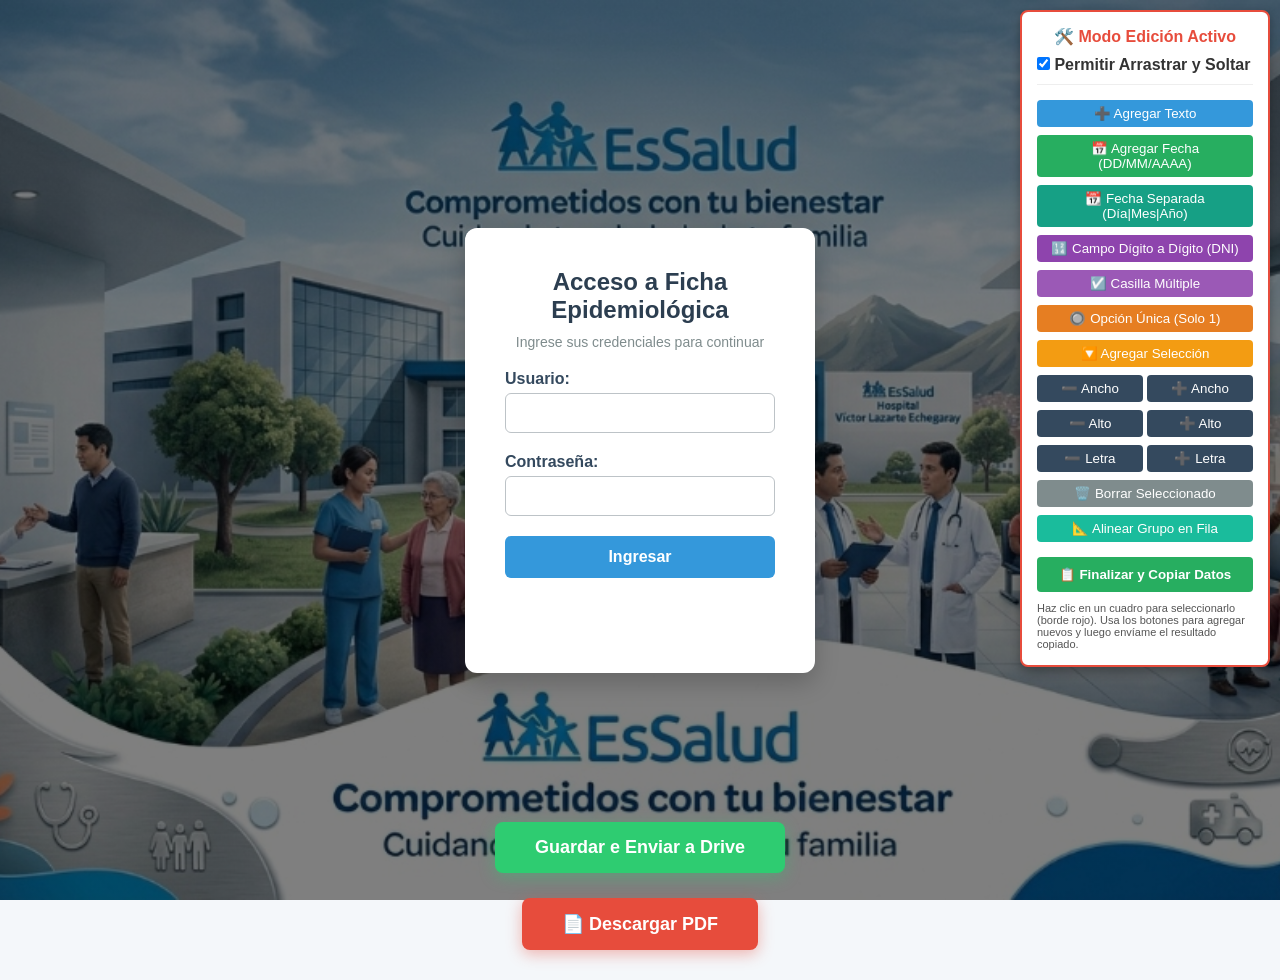
==== commit 96972a36: "Add files via upload" ====
--- a/index.html
+++ b/index.html
@@ -19,7 +19,6 @@
             box-shadow: none !important;
             max-width: 100% !important;
         }
-        .submit-container { display: none !important; }
 
         /* Mostrar valores de inputs como texto visible */
         .abs-input, .abs-fecha-seg, .abs-digito {
@@ -262,14 +261,15 @@
                 <input type="text" name="RED" class="abs-input" style="top: 15.11%; left: 46.22%; width: 16%; height: 15px; font-size: 12px;">
                 <input type="text" name="MICRORED" class="abs-input" style="top: 15.11%; left: 73%; width: 16%; height: 15px; font-size: 12px;">
 
-                <!-- Submit Button -->
-                <div class="submit-container">
-                    <button type="button" id="btn-submit" onclick="submitData()">Guardar e Enviar a Drive</button>
-                    <p id="submit-status"></p>
-                    <button type="button" id="btn-pdf" onclick="descargarPDF()" style="margin-top:10px; padding: 15px 40px; background-color: #e74c3c; color: white; border: none; border-radius: 8px; font-size: 18px; font-weight: bold; cursor: pointer; box-shadow: 0 4px 15px rgba(231,76,60,0.4);">&#x1F4C4; Descargar PDF</button>
-                </div>
             </form>
         </div>
+    </div>
+
+    <!-- Botones fuera de la ficha, nunca tapan campos -->
+    <div class="submit-container" style="text-align:center; padding: 20px 0 30px 0;">
+        <button type="button" id="btn-submit" onclick="submitData()">Guardar e Enviar a Drive</button>
+        <p id="submit-status"></p>
+        <button type="button" id="btn-pdf" onclick="descargarPDF()" style="margin-top:10px; padding: 15px 40px; background-color: #e74c3c; color: white; border: none; border-radius: 8px; font-size: 18px; font-weight: bold; cursor: pointer; box-shadow: 0 4px 15px rgba(231,76,60,0.4);">&#x1F4C4; Descargar PDF</button>
     </div>
 
     
@@ -328,16 +328,16 @@
 
     // ── Descargar PDF ─────────────────────────────────────────────────────────
     function descargarPDF() {
-        // Ocultar panel de edición temporalmente
         const editPanel = document.getElementById('edit-panel');
         const submitContainer = document.querySelector('.submit-container');
         if (editPanel) editPanel.style.display = 'none';
+        if (submitContainer) submitContainer.style.display = 'none';
 
         window.print();
 
-        // Restaurar panel después de imprimir
         setTimeout(function() {
             if (editPanel) editPanel.style.display = '';
+            if (submitContainer) submitContainer.style.display = '';
         }, 1000);
     }
 
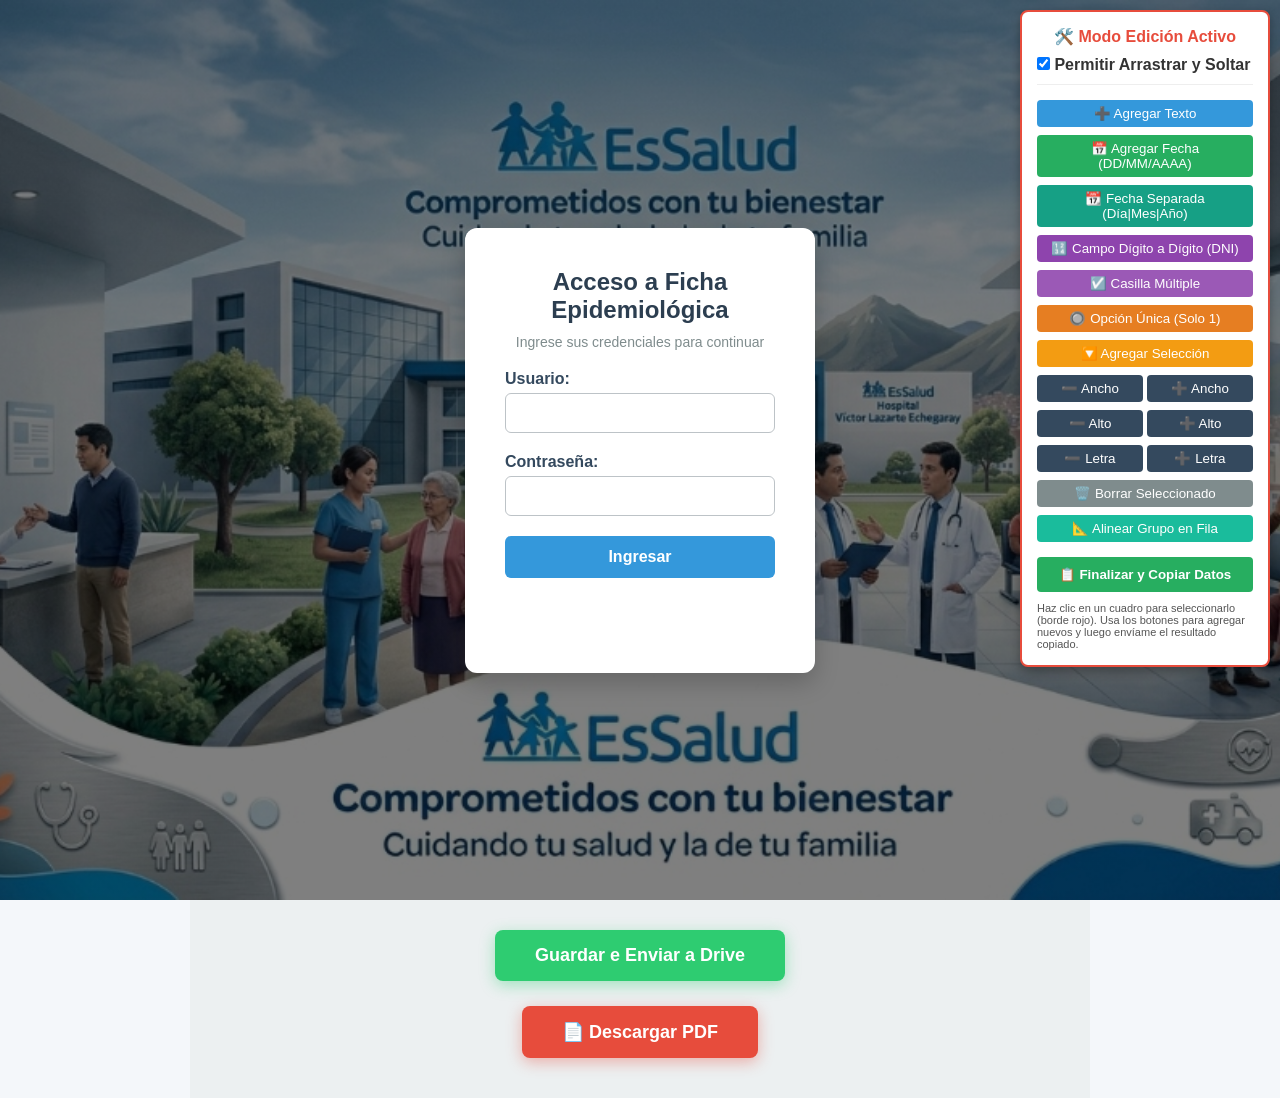
==== commit 4b4560c2: "Add files via upload" ====
--- a/index.html
+++ b/index.html
@@ -7,6 +7,19 @@
     <link rel="stylesheet" href="styles.css">
 
     <style>
+        /* Override: botones de Sifilis fuera y debajo de la ficha */
+        .submit-container {
+            position: static !important;
+            transform: none !important;
+            left: auto !important;
+            bottom: auto !important;
+            width: 100% !important;
+            max-width: 900px !important;
+            margin: 0 auto !important;
+            text-align: center !important;
+            padding: 30px 0 40px 0 !important;
+            background-color: #ecf0f1 !important;
+        }
     @media print {
         /* Ocultar todo excepto la ficha */
         #login-container, #edit-panel { display: none !important; }
--- a/styles.css
+++ b/styles.css
@@ -172,15 +172,15 @@
     background-size: cover;
 }
 
-/* Submit Button floating at the bottom */
+/* Submit Button al final de la página, fuera de la ficha */
 .submit-container {
-    position: absolute;
-    bottom: -80px;
-    left: 50%;
-    transform: translateX(-50%);
-    width: 100%;
-    text-align: center;
-    padding-bottom: 40px;
+    position: static;
+    width: 100%;
+    max-width: 900px;
+    margin: 0 auto;
+    text-align: center;
+    padding: 30px 0 40px 0;
+    background-color: #ecf0f1;
 }
 
 #btn-submit {
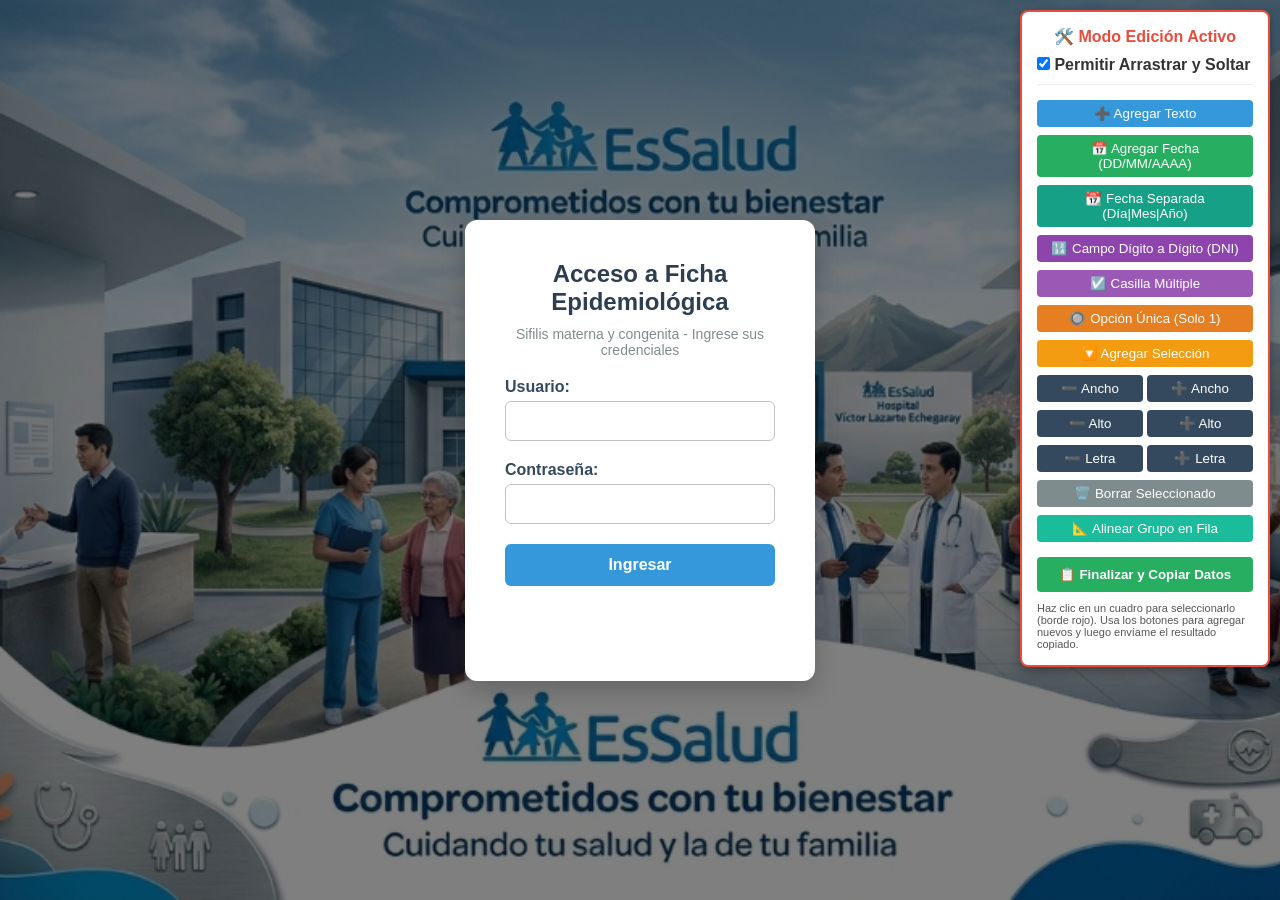
==== commit ddd15174: "Update title and content for epidemiological form" ====
--- a/index.html
+++ b/index.html
@@ -3,25 +3,10 @@
 <head>
     <meta charset="UTF-8">
     <meta name="viewport" content="width=device-width, initial-scale=1.0">
-    <title>Ficha de Investigación Epidemiológica</title>
+    <title>Sifilis materna y congenita</title>
     <link rel="stylesheet" href="styles.css">
-
     <style>
-        /* Override: botones de Sifilis fuera y debajo de la ficha */
-        .submit-container {
-            position: static !important;
-            transform: none !important;
-            left: auto !important;
-            bottom: auto !important;
-            width: 100% !important;
-            max-width: 900px !important;
-            margin: 0 auto !important;
-            text-align: center !important;
-            padding: 30px 0 40px 0 !important;
-            background-color: #ecf0f1 !important;
-        }
     @media print {
-        /* Ocultar todo excepto la ficha */
         #login-container, #edit-panel { display: none !important; }
         #form-container {
             padding: 0 !important;
@@ -32,8 +17,7 @@
             box-shadow: none !important;
             max-width: 100% !important;
         }
-
-        /* Mostrar valores de inputs como texto visible */
+        .submit-container { display: none !important; }
         .abs-input, .abs-fecha-seg, .abs-digito {
             background-color: transparent !important;
             border: none !important;
@@ -41,13 +25,10 @@
             -webkit-print-color-adjust: exact;
             print-color-adjust: exact;
         }
-
-        /* Mostrar checkboxes y radios correctamente */
         .abs-check, .abs-radio {
             -webkit-print-color-adjust: exact;
             print-color-adjust: exact;
         }
-
         body { margin: 0; padding: 0; }
         @page { margin: 0; size: A4 portrait; }
     }
@@ -59,7 +40,7 @@
     <div id="login-container">
         <div class="login-box">
             <h2>Acceso a Ficha Epidemiológica</h2>
-            <p>Ingrese sus credenciales para continuar</p>
+            <p>Sifilis materna y congenita - Ingrese sus credenciales</p>
             <div class="input-group">
                 <label for="username">Usuario:</label>
                 <input type="text" id="username" placeholder="Ingrese el usuario">
@@ -76,11 +57,10 @@
     <!-- Main Form Screen -->
     <div id="form-container" style="display: none;">
         <div class="document-wrapper">
-            <img src="ficha_fondo.png" alt="Ficha Epidemiológica" class="document-bg" id="document-bg">
+            <img src="ficha_fondo.png" alt="Sifilis materna y congenita" class="document-bg" id="document-bg">
             
             <form id="epidemiology-form">
-
-                <!-- === CAMPOS ACTUALIZADOS === -->
+                  <!-- === CAMPOS ACTUALIZADOS === -->
                 <input type="text" name="madre_apellidos_nombres" class="abs-input" style="top: 8.39%; left: 29.56%; width: 33%; font-size: 12px;">
                 <input type="text" name="nino_apellidos_nombres" class="abs-input" style="top: 10%; left: 26.78%; width: 35%; font-size: 12px;">
                 <input type="text" name="telefono" class="abs-input" style="top: 11.68%; left: 14.56%; width: 25%; font-size: 11px;">
@@ -274,18 +254,16 @@
                 <input type="text" name="RED" class="abs-input" style="top: 15.11%; left: 46.22%; width: 16%; height: 15px; font-size: 12px;">
                 <input type="text" name="MICRORED" class="abs-input" style="top: 15.11%; left: 73%; width: 16%; height: 15px; font-size: 12px;">
 
+                <!-- Submit Button -->
+                <div class="submit-container">
+                    <button type="button" id="btn-submit" onclick="submitData('Sifilis')">Guardar e Enviar a Drive</button>
+                    <p id="submit-status"></p>
+                    <button type="button" id="btn-pdf" onclick="descargarPDF()" style="margin-top:10px; padding: 15px 40px; background-color: #e74c3c; color: white; border: none; border-radius: 8px; font-size: 18px; font-weight: bold; cursor: pointer; box-shadow: 0 4px 15px rgba(231,76,60,0.4);">📄 Descargar PDF</button>
+                </div>
             </form>
         </div>
     </div>
 
-    <!-- Botones fuera de la ficha, nunca tapan campos -->
-    <div class="submit-container" style="text-align:center; padding: 20px 0 30px 0;">
-        <button type="button" id="btn-submit" onclick="submitData()">Guardar e Enviar a Drive</button>
-        <p id="submit-status"></p>
-        <button type="button" id="btn-pdf" onclick="descargarPDF()" style="margin-top:10px; padding: 15px 40px; background-color: #e74c3c; color: white; border: none; border-radius: 8px; font-size: 18px; font-weight: bold; cursor: pointer; box-shadow: 0 4px 15px rgba(231,76,60,0.4);">&#x1F4C4; Descargar PDF</button>
-    </div>
-
-    
     <script>
     // Verificar sesión del menú
     if (sessionStorage.getItem('autenticado') === 'true') {
@@ -294,6 +272,18 @@
             document.getElementById('form-container').style.display = 'flex';
         });
     }
+
+    function descargarPDF() {
+        const editPanel = document.getElementById('edit-panel');
+        const submitContainer = document.querySelector('.submit-container');
+        if (editPanel) editPanel.style.display = 'none';
+
+        window.print();
+
+        setTimeout(function() {
+            if (editPanel) editPanel.style.display = '';
+        }, 1000);
+    }
     </script>
 
     <script src="app.js"></script>
@@ -302,7 +292,6 @@
     // ── 1. Color mostaza → transparente al escribir ──────────────────────────
     function initHasValue() {
         document.querySelectorAll('.abs-input, .abs-fecha-seg, .abs-digito').forEach(el => {
-            // Estado inicial (por si ya tiene valor guardado)
             if (el.value && el.value.trim() !== '') el.classList.add('has-value');
 
             el.addEventListener('input', function() {
@@ -338,30 +327,11 @@
         });
     }
 
-
-    // ── Descargar PDF ─────────────────────────────────────────────────────────
-    function descargarPDF() {
-        const editPanel = document.getElementById('edit-panel');
-        const submitContainer = document.querySelector('.submit-container');
-        if (editPanel) editPanel.style.display = 'none';
-        if (submitContainer) submitContainer.style.display = 'none';
-
-        window.print();
-
-        setTimeout(function() {
-            if (editPanel) editPanel.style.display = '';
-            if (submitContainer) submitContainer.style.display = '';
-        }, 1000);
-    }
-
-    // Ejecutar cuando el formulario ya es visible
     document.addEventListener('DOMContentLoaded', function() {
         initFechasSeparadas();
         initHasValue();
     });
 
-    // También re-ejecutar cuando el login muestra el formulario
-    // (app.js llama showForm(), así que observamos el cambio de display)
     const _observer = new MutationObserver(function(mutations) {
         mutations.forEach(function(m) {
             if (m.target.id === 'form-container' && m.attributeName === 'style') {
@@ -390,7 +360,6 @@
             <button onclick="agregarRadio()" style="padding: 6px; background: #e67e22; color: white; border: none; border-radius: 4px; cursor: pointer;">&#x1F518; Opción Única (Solo 1)</button>
             <button onclick="agregarSeleccion()" style="padding: 6px; background: #f39c12; color: white; border: none; border-radius: 4px; cursor: pointer;">&#x1F53D; Agregar Selección</button>
             
-            <!-- Controles de tamaño -->
             <div style="display:flex; gap: 4px;">
                 <button onclick="reducirAncho()" style="flex: 1; padding: 6px; background: #34495e; color: white; border: none; border-radius: 4px; cursor: pointer;">➖ Ancho</button>
                 <button onclick="aumentarAncho()" style="flex: 1; padding: 6px; background: #34495e; color: white; border: none; border-radius: 4px; cursor: pointer;">➕ Ancho</button>
--- a/styles.css
+++ b/styles.css
@@ -1,271 +1,270 @@
-/* Reset básico */
-* {
-    margin: 0;
-    padding: 0;
-    box-sizing: border-box;
-    font-family: 'Inter', 'Segoe UI', Tahoma, Geneva, Verdana, sans-serif;
-}
-
-body {
-    background-color: #f4f7fa;
-    color: #333;
-}
-
-/* =========================================================
-   LOGIN SCREEN
-========================================================= */
-#login-container {
-    display: flex;
-    justify-content: center;
-    align-items: center;
-    height: 100vh;
-    background: linear-gradient(rgba(0, 0, 0, 0.5), rgba(0, 0, 0, 0.5)), url('login_bg.jpg') no-repeat center center;
-    background-size: cover;
-}
-
-.login-box {
-    background-color: #ffffff;
-    padding: 40px;
-    border-radius: 12px;
-    box-shadow: 0 10px 25px rgba(0, 0, 0, 0.2);
-    width: 350px;
-    text-align: center;
-}
-
-.login-box h2 {
-    color: #2c3e50;
-    margin-bottom: 10px;
-}
-
-.login-box p {
-    color: #7f8c8d;
-    margin-bottom: 20px;
-    font-size: 14px;
-}
-
-.input-group {
-    margin-bottom: 20px;
-    text-align: left;
-}
-
-.input-group label {
-    display: block;
-    margin-bottom: 5px;
-    font-weight: 600;
-    color: #34495e;
-}
-
-.input-group input {
-    width: 100%;
-    padding: 10px;
-    border: 1px solid #bdc3c7;
-    border-radius: 6px;
-    font-size: 16px;
-    transition: border-color 0.3s;
-}
-
-.input-group input:focus {
-    border-color: #3498db;
-    outline: none;
-}
-
-#btn-login {
-    width: 100%;
-    padding: 12px;
-    background-color: #3498db;
-    color: white;
-    border: none;
-    border-radius: 6px;
-    font-size: 16px;
-    font-weight: bold;
-    cursor: pointer;
-    transition: background-color 0.3s, transform 0.1s;
-}
-
-#btn-login:hover {
-    background-color: #2980b9;
-}
-
-#btn-login:active {
-    transform: scale(0.98);
-}
-
-.error-msg {
-    color: #e74c3c;
-    margin-top: 15px;
-    font-size: 14px;
-    min-height: 20px;
-}
-
-/* =========================================================
-   MAIN FORM OVERLAY
-========================================================= */
-#form-container {
-    padding: 20px;
-    display: flex;
-    justify-content: center;
-    background-color: #ecf0f1;
-    min-height: 100vh;
-}
-
-.document-wrapper {
-    position: relative;
-    width: 100%;
-    max-width: 900px; /* Adjust according to the image aspect ratio */
-    box-shadow: 0 5px 20px rgba(0,0,0,0.3);
-    background-color: white;
-}
-
-.document-bg {
-    width: 100%;
-    height: auto;
-    display: block;
-}
-
-/* Absolute positioned inputs over the image */
-.abs-input {
-    position: absolute;
-    background-color: rgba(184, 134, 11, 0.10); /* mostaza muy sutil */
-    border: 1px solid rgba(184, 134, 11, 0.30);
-    padding: 2px 5px;
-    font-size: 14px;
-    color: #000;
-    font-weight: 500;
-    transition: background-color 0.4s ease, border-color 0.3s;
-}
-
-.abs-input.has-value {
-    background-color: rgba(255, 255, 255, 0.0); /* transparente al escribir */
-    border-color: rgba(0, 0, 0, 0.0);
-}
-
-.abs-input:focus {
-    background-color: rgba(255, 255, 255, 0.85);
-    border-color: #3498db;
-    outline: 2px solid #3498db;
-}
-
-.abs-check {
-    position: absolute;
-    width: 16px;
-    height: 16px;
-    cursor: pointer;
-    accent-color: #3498db;
-}
-
-/* Radio buttons de opción única - cuadrado naranja igual que un checkbox */
-.abs-radio {
-    position: absolute;
-    width: 15px;
-    height: 15px;
-    cursor: pointer;
-    appearance: none;
-    -webkit-appearance: none;
-    border: 2px solid #e67e22;
-    background-color: rgba(255, 255, 255, 0.85);
-    border-radius: 2px; /* Esquinas cuadradas */
-}
-
-.abs-radio:checked {
-    background-color: #e67e22;
-    background-image: url("data:image/svg+xml,%3Csvg xmlns='http://www.w3.org/2000/svg' viewBox='0 0 16 16'%3E%3Cpath fill='white' stroke='white' stroke-width='1' d='M2.5 8L6 11.5 13.5 4'/%3E%3C/svg%3E");
-    background-size: cover;
-}
-
-/* Submit Button al final de la página, fuera de la ficha */
-.submit-container {
-    position: static;
-    width: 100%;
-    max-width: 900px;
-    margin: 0 auto;
-    text-align: center;
-    padding: 30px 0 40px 0;
-    background-color: #ecf0f1;
-}
-
-#btn-submit {
-    padding: 15px 40px;
-    background-color: #2ecc71;
-    color: white;
-    border: none;
-    border-radius: 8px;
-    font-size: 18px;
-    font-weight: bold;
-    cursor: pointer;
-    box-shadow: 0 4px 15px rgba(46, 204, 113, 0.4);
-    transition: all 0.3s;
-}
-
-#btn-submit:hover {
-    background-color: #27ae60;
-    box-shadow: 0 6px 20px rgba(46, 204, 113, 0.6);
-}
-
-#btn-submit:active {
-    transform: scale(0.98);
-}
-
-#submit-status {
-    margin-top: 15px;
-    font-weight: bold;
-    color: #2c3e50;
-}
-
-::placeholder { color: transparent !important; }
-
-/* =========================================================
-   FECHAS SEPARADAS (Día / Mes / Año)
-========================================================= */
-.abs-fecha-seg {
-    position: absolute;
-    background-color: rgba(184, 134, 11, 0.10); /* mostaza muy sutil */
-    border: none;
-    border-bottom: 1.5px solid rgba(184, 134, 11, 0.35);
-    padding: 1px 2px;
-    font-size: 13px;
-    font-weight: 600;
-    color: #000;
-    text-align: center;
-    letter-spacing: 3px;
-    outline: none;
-    transition: background-color 0.4s ease, border-color 0.3s;
-}
-
-.abs-fecha-seg.has-value {
-    background-color: rgba(255, 255, 255, 0.0);
-    border-bottom-color: rgba(0, 0, 0, 0.0);
-}
-
-.abs-fecha-seg:focus {
-    background-color: rgba(200, 230, 255, 0.5);
-    border-bottom: 2px solid #3498db;
-}
-
-/* =========================================================
-   CAMPO DÍGITO A DÍGITO (DNI, códigos, etc.)
-========================================================= */
-.abs-digito {
-    position: absolute;
-    background-color: rgba(184, 134, 11, 0.08);
-    border: none;
-    padding: 0;
-    margin: 0;
-    font-size: 13px;
-    font-weight: 700;
-    font-family: 'Courier New', Courier, monospace;
-    color: #000;
-    text-align: center;
-    outline: none;
-    transition: background-color 0.4s ease;
-    caret-color: #3498db;
-}
-
-.abs-digito.has-value {
-    background-color: transparent;
-}
-
-.abs-digito:focus {
-    background-color: rgba(200, 230, 255, 0.45);
-    border-bottom: 2px solid #3498db;
-}
-
+/* Reset básico */
+* {
+    margin: 0;
+    padding: 0;
+    box-sizing: border-box;
+    font-family: 'Inter', 'Segoe UI', Tahoma, Geneva, Verdana, sans-serif;
+}
+
+body {
+    background-color: #f4f7fa;
+    color: #333;
+}
+
+/* =========================================================
+   LOGIN SCREEN
+========================================================= */
+#login-container {
+    display: flex;
+    justify-content: center;
+    align-items: center;
+    height: 100vh;
+    background: linear-gradient(rgba(0, 0, 0, 0.5), rgba(0, 0, 0, 0.5)), url('login_bg.jpg') no-repeat center center;
+    background-size: cover;
+}
+
+.login-box {
+    background-color: #ffffff;
+    padding: 40px;
+    border-radius: 12px;
+    box-shadow: 0 10px 25px rgba(0, 0, 0, 0.2);
+    width: 350px;
+    text-align: center;
+}
+
+.login-box h2 {
+    color: #2c3e50;
+    margin-bottom: 10px;
+}
+
+.login-box p {
+    color: #7f8c8d;
+    margin-bottom: 20px;
+    font-size: 14px;
+}
+
+.input-group {
+    margin-bottom: 20px;
+    text-align: left;
+}
+
+.input-group label {
+    display: block;
+    margin-bottom: 5px;
+    font-weight: 600;
+    color: #34495e;
+}
+
+.input-group input {
+    width: 100%;
+    padding: 10px;
+    border: 1px solid #bdc3c7;
+    border-radius: 6px;
+    font-size: 16px;
+    transition: border-color 0.3s;
+}
+
+.input-group input:focus {
+    border-color: #3498db;
+    outline: none;
+}
+
+#btn-login {
+    width: 100%;
+    padding: 12px;
+    background-color: #3498db;
+    color: white;
+    border: none;
+    border-radius: 6px;
+    font-size: 16px;
+    font-weight: bold;
+    cursor: pointer;
+    transition: background-color 0.3s, transform 0.1s;
+}
+
+#btn-login:hover {
+    background-color: #2980b9;
+}
+
+#btn-login:active {
+    transform: scale(0.98);
+}
+
+.error-msg {
+    color: #e74c3c;
+    margin-top: 15px;
+    font-size: 14px;
+    min-height: 20px;
+}
+
+/* =========================================================
+   MAIN FORM OVERLAY
+========================================================= */
+#form-container {
+    padding: 20px;
+    display: flex;
+    justify-content: center;
+    background-color: #ecf0f1;
+    min-height: 100vh;
+}
+
+.document-wrapper {
+    position: relative;
+    width: 100%;
+    max-width: 900px; /* Adjust according to the image aspect ratio */
+    box-shadow: 0 5px 20px rgba(0,0,0,0.3);
+    background-color: white;
+}
+
+.document-bg {
+    width: 100%;
+    height: auto;
+    display: block;
+}
+
+/* Absolute positioned inputs over the image */
+.abs-input {
+    position: absolute;
+    background-color: rgba(184, 134, 11, 0.10); /* mostaza muy sutil */
+    border: 1px solid rgba(184, 134, 11, 0.30);
+    padding: 2px 5px;
+    font-size: 14px;
+    color: #000;
+    font-weight: 500;
+    transition: background-color 0.4s ease, border-color 0.3s;
+}
+
+.abs-input.has-value {
+    background-color: rgba(255, 255, 255, 0.0); /* transparente al escribir */
+    border-color: rgba(0, 0, 0, 0.0);
+}
+
+.abs-input:focus {
+    background-color: rgba(255, 255, 255, 0.85);
+    border-color: #3498db;
+    outline: 2px solid #3498db;
+}
+
+.abs-check {
+    position: absolute;
+    width: 16px;
+    height: 16px;
+    cursor: pointer;
+    accent-color: #3498db;
+}
+
+/* Radio buttons de opción única - cuadrado naranja igual que un checkbox */
+.abs-radio {
+    position: absolute;
+    width: 15px;
+    height: 15px;
+    cursor: pointer;
+    appearance: none;
+    -webkit-appearance: none;
+    border: 2px solid #e67e22;
+    background-color: rgba(255, 255, 255, 0.85);
+    border-radius: 2px; /* Esquinas cuadradas */
+}
+
+.abs-radio:checked {
+    background-color: #e67e22;
+    background-image: url("data:image/svg+xml,%3Csvg xmlns='http://www.w3.org/2000/svg' viewBox='0 0 16 16'%3E%3Cpath fill='white' stroke='white' stroke-width='1' d='M2.5 8L6 11.5 13.5 4'/%3E%3C/svg%3E");
+    background-size: cover;
+}
+
+/* Submit Button floating at the bottom */
+.submit-container {
+    position: absolute;
+    bottom: -80px;
+    left: 50%;
+    transform: translateX(-50%);
+    width: 100%;
+    text-align: center;
+    padding-bottom: 40px;
+}
+
+#btn-submit {
+    padding: 15px 40px;
+    background-color: #2ecc71;
+    color: white;
+    border: none;
+    border-radius: 8px;
+    font-size: 18px;
+    font-weight: bold;
+    cursor: pointer;
+    box-shadow: 0 4px 15px rgba(46, 204, 113, 0.4);
+    transition: all 0.3s;
+}
+
+#btn-submit:hover {
+    background-color: #27ae60;
+    box-shadow: 0 6px 20px rgba(46, 204, 113, 0.6);
+}
+
+#btn-submit:active {
+    transform: scale(0.98);
+}
+
+#submit-status {
+    margin-top: 15px;
+    font-weight: bold;
+    color: #2c3e50;
+}
+
+::placeholder { color: transparent !important; }
+
+/* =========================================================
+   FECHAS SEPARADAS (Día / Mes / Año)
+========================================================= */
+.abs-fecha-seg {
+    position: absolute;
+    background-color: rgba(184, 134, 11, 0.10); /* mostaza muy sutil */
+    border: none;
+    border-bottom: 1.5px solid rgba(184, 134, 11, 0.35);
+    padding: 1px 2px;
+    font-size: 13px;
+    font-weight: 600;
+    color: #000;
+    text-align: center;
+    letter-spacing: 3px;
+    outline: none;
+    transition: background-color 0.4s ease, border-color 0.3s;
+}
+
+.abs-fecha-seg.has-value {
+    background-color: rgba(255, 255, 255, 0.0);
+    border-bottom-color: rgba(0, 0, 0, 0.0);
+}
+
+.abs-fecha-seg:focus {
+    background-color: rgba(200, 230, 255, 0.5);
+    border-bottom: 2px solid #3498db;
+}
+
+/* =========================================================
+   CAMPO DÍGITO A DÍGITO (DNI, códigos, etc.)
+========================================================= */
+.abs-digito {
+    position: absolute;
+    background-color: rgba(184, 134, 11, 0.08);
+    border: none;
+    padding: 0;
+    margin: 0;
+    font-size: 13px;
+    font-weight: 700;
+    font-family: 'Courier New', Courier, monospace;
+    color: #000;
+    text-align: center;
+    outline: none;
+    transition: background-color 0.4s ease;
+    caret-color: #3498db;
+}
+
+.abs-digito.has-value {
+    background-color: transparent;
+}
+
+.abs-digito:focus {
+    background-color: rgba(200, 230, 255, 0.45);
+    border-bottom: 2px solid #3498db;
+}
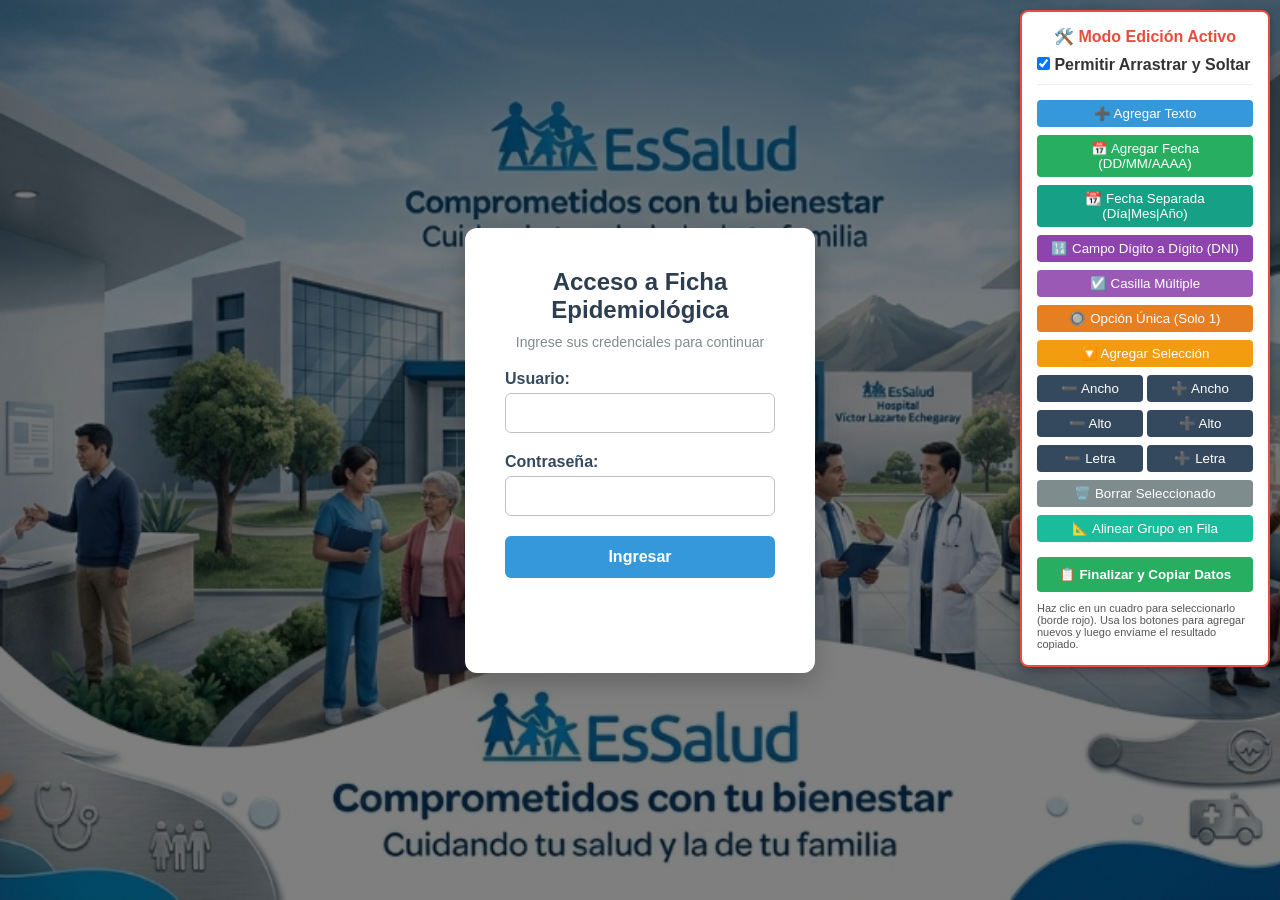
==== commit 9c004030: "Add files via upload" ====
--- a/index.html
+++ b/index.html
@@ -3,10 +3,12 @@
 <head>
     <meta charset="UTF-8">
     <meta name="viewport" content="width=device-width, initial-scale=1.0">
-    <title>Sifilis materna y congenita</title>
+    <title>Ficha de Investigación Epidemiológica</title>
     <link rel="stylesheet" href="styles.css">
+
     <style>
     @media print {
+        /* Ocultar todo excepto la ficha */
         #login-container, #edit-panel { display: none !important; }
         #form-container {
             padding: 0 !important;
@@ -18,6 +20,8 @@
             max-width: 100% !important;
         }
         .submit-container { display: none !important; }
+
+        /* Mostrar valores de inputs como texto visible */
         .abs-input, .abs-fecha-seg, .abs-digito {
             background-color: transparent !important;
             border: none !important;
@@ -25,10 +29,13 @@
             -webkit-print-color-adjust: exact;
             print-color-adjust: exact;
         }
+
+        /* Mostrar checkboxes y radios correctamente */
         .abs-check, .abs-radio {
             -webkit-print-color-adjust: exact;
             print-color-adjust: exact;
         }
+
         body { margin: 0; padding: 0; }
         @page { margin: 0; size: A4 portrait; }
     }
@@ -40,7 +47,7 @@
     <div id="login-container">
         <div class="login-box">
             <h2>Acceso a Ficha Epidemiológica</h2>
-            <p>Sifilis materna y congenita - Ingrese sus credenciales</p>
+            <p>Ingrese sus credenciales para continuar</p>
             <div class="input-group">
                 <label for="username">Usuario:</label>
                 <input type="text" id="username" placeholder="Ingrese el usuario">
@@ -57,10 +64,11 @@
     <!-- Main Form Screen -->
     <div id="form-container" style="display: none;">
         <div class="document-wrapper">
-            <img src="ficha_fondo.png" alt="Sifilis materna y congenita" class="document-bg" id="document-bg">
+            <img src="ficha_fondo.png" alt="Ficha Epidemiológica" class="document-bg" id="document-bg">
             
             <form id="epidemiology-form">
-                  <!-- === CAMPOS ACTUALIZADOS === -->
+
+                <!-- === CAMPOS ACTUALIZADOS === -->
                 <input type="text" name="madre_apellidos_nombres" class="abs-input" style="top: 8.39%; left: 29.56%; width: 33%; font-size: 12px;">
                 <input type="text" name="nino_apellidos_nombres" class="abs-input" style="top: 10%; left: 26.78%; width: 35%; font-size: 12px;">
                 <input type="text" name="telefono" class="abs-input" style="top: 11.68%; left: 14.56%; width: 25%; font-size: 11px;">
@@ -250,20 +258,18 @@
                 <input type="text" name="Fecha_de_fallecimiento_6" class="abs-digito" maxlength="1" data-tipo="digito" data-grupo="Fecha_de_fallecimiento" data-idx="5" style="top: 73.52%; left: 25.5%; width: 2%; height: 10px;">
                 <input type="text" name="Fecha_de_fallecimiento_7" class="abs-digito" maxlength="1" data-tipo="digito" data-grupo="Fecha_de_fallecimiento" data-idx="6" style="top: 73.6%; left: 28.38%; width: 2%; height: 10px;">
                 <input type="text" name="Fecha_de_fallecimiento_8" class="abs-digito" maxlength="1" data-tipo="digito" data-grupo="Fecha_de_fallecimiento" data-idx="7" style="top: 73.44%; left: 31.03%; width: 2%; height: 12px;">
-                <input type="text" name="DISA/DIRESA/GERESA" class="abs-input" style="top: 14.87%; left: 22.55%; width: 20%; height: 19px;">
-                <input type="text" name="RED" class="abs-input" style="top: 15.11%; left: 46.22%; width: 16%; height: 15px; font-size: 12px;">
-                <input type="text" name="MICRORED" class="abs-input" style="top: 15.11%; left: 73%; width: 16%; height: 15px; font-size: 12px;">
 
                 <!-- Submit Button -->
                 <div class="submit-container">
-                    <button type="button" id="btn-submit" onclick="submitData('Sifilis')">Guardar e Enviar a Drive</button>
+                    <button type="button" id="btn-submit" onclick="submitData()">Guardar e Enviar a Drive</button>
                     <p id="submit-status"></p>
-                    <button type="button" id="btn-pdf" onclick="descargarPDF()" style="margin-top:10px; padding: 15px 40px; background-color: #e74c3c; color: white; border: none; border-radius: 8px; font-size: 18px; font-weight: bold; cursor: pointer; box-shadow: 0 4px 15px rgba(231,76,60,0.4);">📄 Descargar PDF</button>
+                    <button type="button" id="btn-pdf" onclick="descargarPDF()" style="margin-top:10px; padding: 15px 40px; background-color: #e74c3c; color: white; border: none; border-radius: 8px; font-size: 18px; font-weight: bold; cursor: pointer; box-shadow: 0 4px 15px rgba(231,76,60,0.4);">&#x1F4C4; Descargar PDF</button>
                 </div>
             </form>
         </div>
     </div>
 
+    
     <script>
     // Verificar sesión del menú
     if (sessionStorage.getItem('autenticado') === 'true') {
@@ -272,18 +278,6 @@
             document.getElementById('form-container').style.display = 'flex';
         });
     }
-
-    function descargarPDF() {
-        const editPanel = document.getElementById('edit-panel');
-        const submitContainer = document.querySelector('.submit-container');
-        if (editPanel) editPanel.style.display = 'none';
-
-        window.print();
-
-        setTimeout(function() {
-            if (editPanel) editPanel.style.display = '';
-        }, 1000);
-    }
     </script>
 
     <script src="app.js"></script>
@@ -292,6 +286,7 @@
     // ── 1. Color mostaza → transparente al escribir ──────────────────────────
     function initHasValue() {
         document.querySelectorAll('.abs-input, .abs-fecha-seg, .abs-digito').forEach(el => {
+            // Estado inicial (por si ya tiene valor guardado)
             if (el.value && el.value.trim() !== '') el.classList.add('has-value');
 
             el.addEventListener('input', function() {
@@ -327,11 +322,30 @@
         });
     }
 
+
+    // ── Descargar PDF ─────────────────────────────────────────────────────────
+    function descargarPDF() {
+        // Ocultar panel de edición temporalmente
+        const editPanel = document.getElementById('edit-panel');
+        const submitContainer = document.querySelector('.submit-container');
+        if (editPanel) editPanel.style.display = 'none';
+
+        window.print();
+
+        // Restaurar panel después de imprimir
+        setTimeout(function() {
+            if (editPanel) editPanel.style.display = '';
+        }, 1000);
+    }
+
+    // Ejecutar cuando el formulario ya es visible
     document.addEventListener('DOMContentLoaded', function() {
         initFechasSeparadas();
         initHasValue();
     });
 
+    // También re-ejecutar cuando el login muestra el formulario
+    // (app.js llama showForm(), así que observamos el cambio de display)
     const _observer = new MutationObserver(function(mutations) {
         mutations.forEach(function(m) {
             if (m.target.id === 'form-container' && m.attributeName === 'style') {
@@ -360,6 +374,7 @@
             <button onclick="agregarRadio()" style="padding: 6px; background: #e67e22; color: white; border: none; border-radius: 4px; cursor: pointer;">&#x1F518; Opción Única (Solo 1)</button>
             <button onclick="agregarSeleccion()" style="padding: 6px; background: #f39c12; color: white; border: none; border-radius: 4px; cursor: pointer;">&#x1F53D; Agregar Selección</button>
             
+            <!-- Controles de tamaño -->
             <div style="display:flex; gap: 4px;">
                 <button onclick="reducirAncho()" style="flex: 1; padding: 6px; background: #34495e; color: white; border: none; border-radius: 4px; cursor: pointer;">➖ Ancho</button>
                 <button onclick="aumentarAncho()" style="flex: 1; padding: 6px; background: #34495e; color: white; border: none; border-radius: 4px; cursor: pointer;">➕ Ancho</button>
